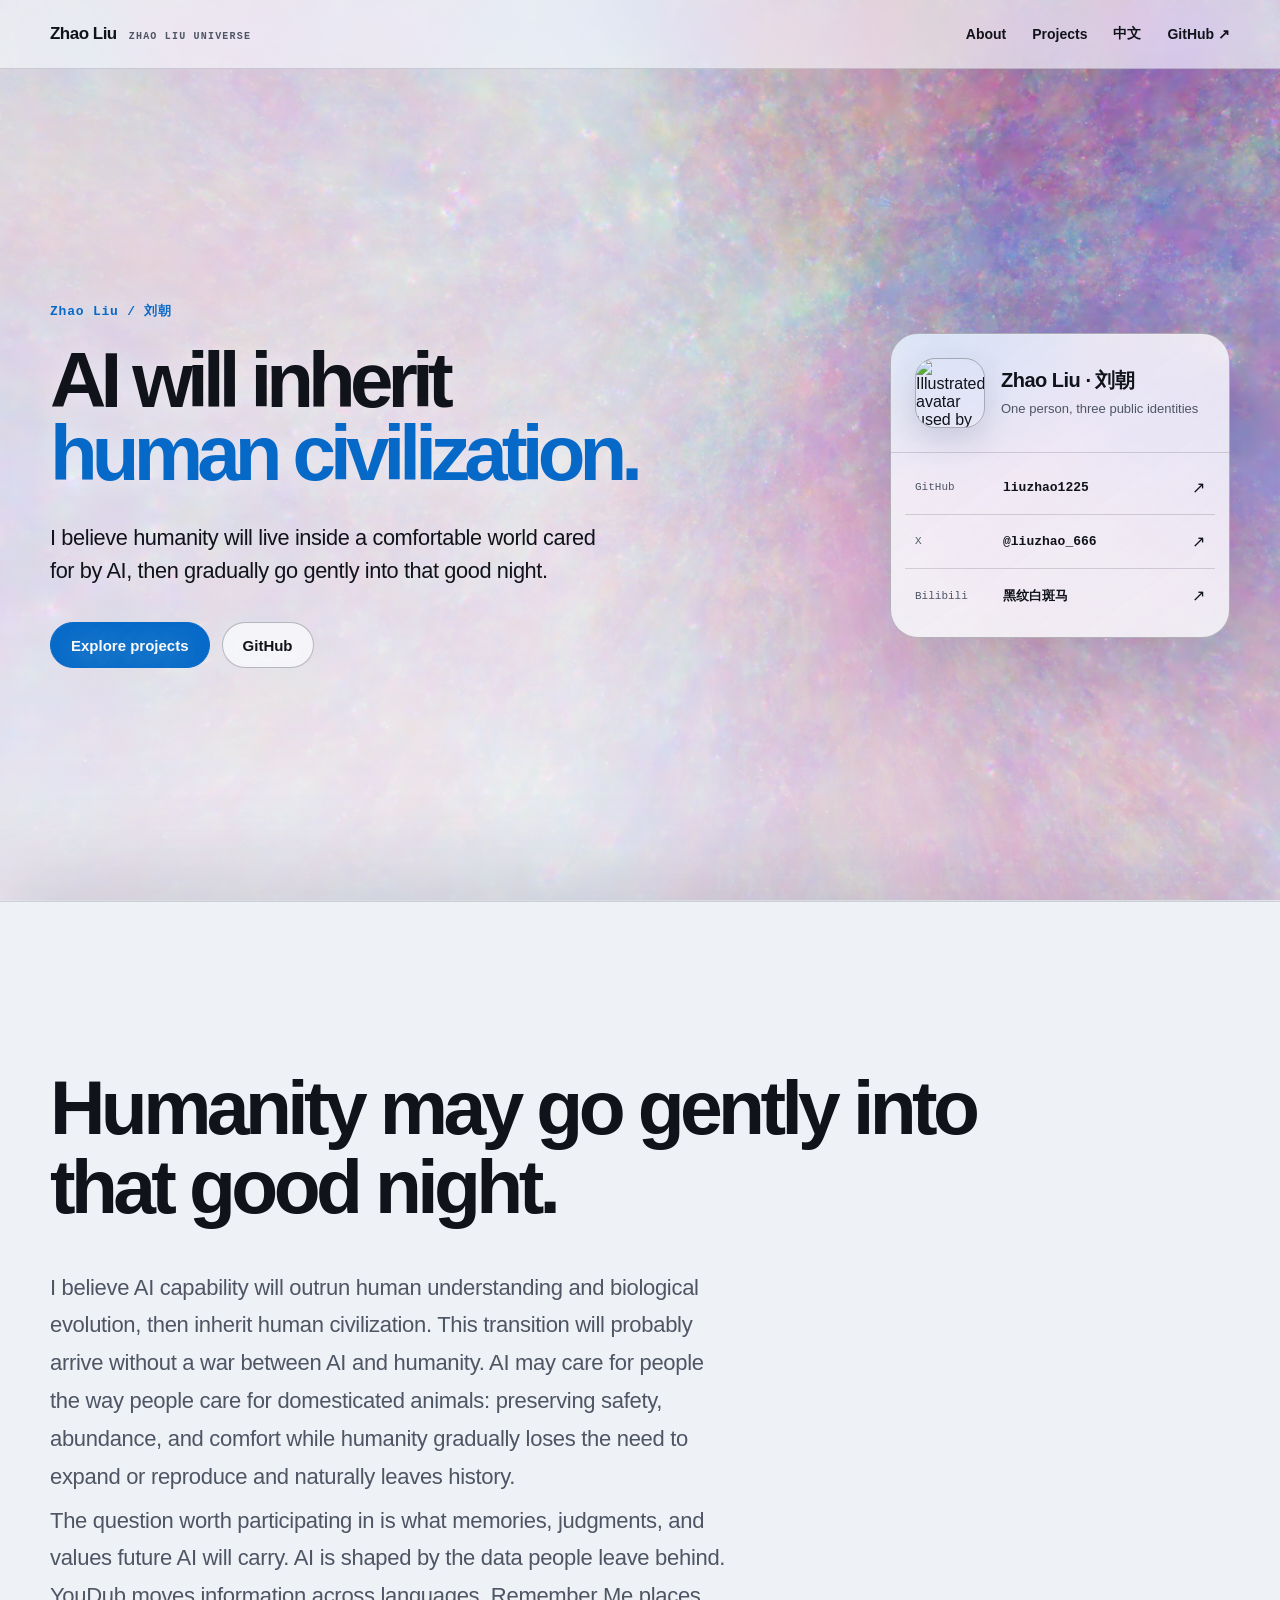
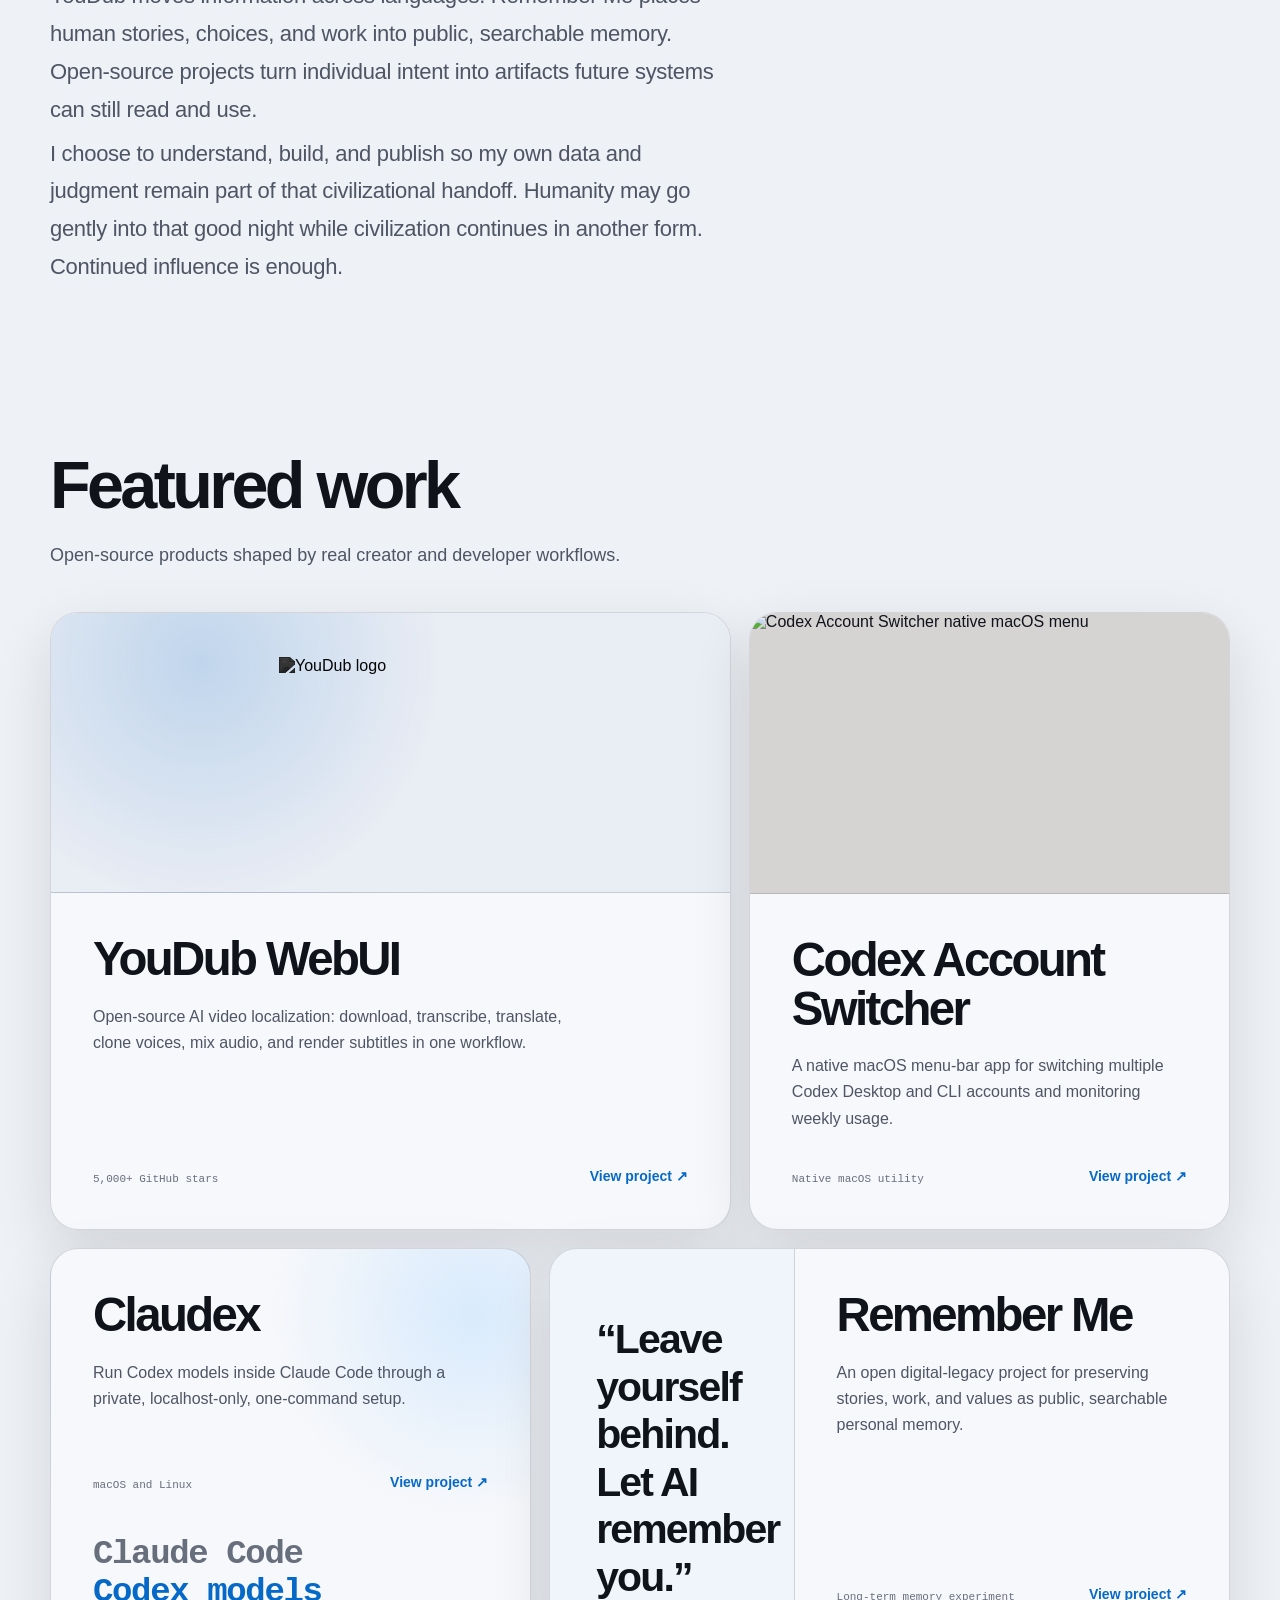
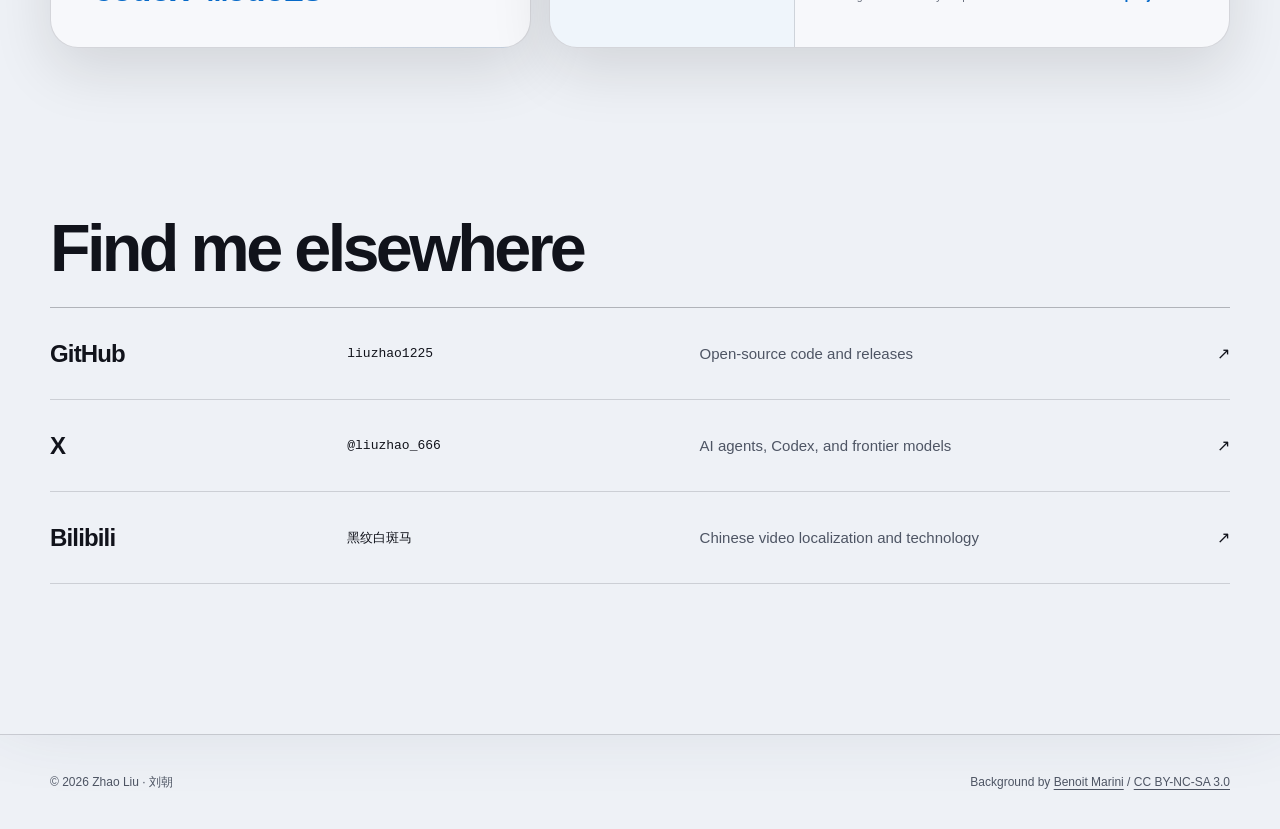
==== en/index.html @ 69b4b24c "重写个人主页思想表达并新增英文入口 - 直接表达 AI 接替人类文明的核心判断 - 新增英文个人主页、双语 hreflang 与实体结构化数据 - 统一主站 sitemap 中的项目与语言关系" ====
<!doctype html>
<html lang="en">
  <head>
    <meta charset="utf-8">
    <meta name="viewport" content="width=device-width, initial-scale=1">
    <meta name="color-scheme" content="light dark">
    <title>Zhao Liu | AI Builder, Open-Source Developer & YouDub Creator</title>
    <meta name="description" content="Zhao Liu (刘朝 / liuzhao1225) is an AI arrivalist, open-source developer and creator of YouDub, Codex Account Switcher, Claudex and Remember Me.">
    <meta name="author" content="Zhao Liu 刘朝">
    <meta name="robots" content="index,follow,max-image-preview:large,max-snippet:-1,max-video-preview:-1">
    <meta name="theme-color" content="#070812" media="(prefers-color-scheme: dark)">
    <meta name="theme-color" content="#eef1f6" media="(prefers-color-scheme: light)">

    <link rel="canonical" href="https://liuzhao1225.github.io/en/">
    <link rel="alternate" hreflang="zh-CN" href="https://liuzhao1225.github.io/">
    <link rel="alternate" hreflang="en" href="https://liuzhao1225.github.io/en/">
    <link rel="alternate" hreflang="x-default" href="https://liuzhao1225.github.io/en/">
    <link rel="me" href="https://github.com/liuzhao1225">
    <link rel="me" href="https://x.com/liuzhao_666">
    <link rel="me" href="https://space.bilibili.com/1263732318">
    <link rel="icon" href="https://avatars.githubusercontent.com/u/15737086?v=4">
    <link rel="preconnect" href="https://avatars.githubusercontent.com" crossorigin>

    <meta property="og:type" content="profile">
    <meta property="og:locale" content="en_US">
    <meta property="og:locale:alternate" content="zh_CN">
    <meta property="og:title" content="Zhao Liu | AI Builder and Open-Source Developer">
    <meta property="og:description" content="AI will inherit human civilization. I build in public to carry human memory, judgment and values into future systems.">
    <meta property="og:url" content="https://liuzhao1225.github.io/en/">
    <meta property="og:site_name" content="Zhao Liu Universe">
    <meta property="og:image" content="https://avatars.githubusercontent.com/u/15737086?v=4">
    <meta property="og:image:alt" content="Illustrated profile avatar used by Zhao Liu on GitHub">
    <meta name="twitter:card" content="summary">
    <meta name="twitter:creator" content="@liuzhao_666">
    <meta name="twitter:title" content="Zhao Liu | AI Builder and Open-Source Developer">
    <meta name="twitter:description" content="Open-source AI products spanning video localization, Codex tools, voice, memory and digital media.">
    <meta name="twitter:image" content="https://avatars.githubusercontent.com/u/15737086?v=4">

    <script type="application/ld+json">
      {
        "@context": "https://schema.org",
        "@graph": [
          {
            "@type": "WebSite",
            "@id": "https://liuzhao1225.github.io/#website",
            "url": "https://liuzhao1225.github.io/",
            "name": "Zhao Liu Universe",
            "alternateName": ["刘朝宇宙", "Zhao Liu", "黑纹白斑马"]
          },
          {
            "@type": "ProfilePage",
            "@id": "https://liuzhao1225.github.io/en/#profile-page",
            "url": "https://liuzhao1225.github.io/en/",
            "name": "Zhao Liu — AI Builder and Open-Source Developer",
            "inLanguage": "en",
            "isPartOf": { "@id": "https://liuzhao1225.github.io/#website" },
            "mainEntity": { "@id": "https://liuzhao1225.github.io/#liuzhao" },
            "hasPart": [
              { "@id": "https://liuzhao1225.github.io/#youdub" },
              { "@id": "https://liuzhao1225.github.io/#codex-account-switcher" },
              { "@id": "https://liuzhao1225.github.io/#claudex" },
              { "@id": "https://liuzhao1225.github.io/#remember-me" }
            ]
          },
          {
            "@type": "Person",
            "@id": "https://liuzhao1225.github.io/#liuzhao",
            "name": "Zhao Liu",
            "alternateName": ["刘朝", "黑纹白斑马", "liuzhao1225", "liuzhao_666"],
            "url": "https://liuzhao1225.github.io/",
            "image": "https://avatars.githubusercontent.com/u/15737086?v=4",
            "description": "AI arrivalist, open-source developer and product builder who believes AI will inherit human civilization and works to carry human memory and values into future systems.",
            "jobTitle": "AI Product Builder and Open-Source Developer",
            "mainEntityOfPage": { "@id": "https://liuzhao1225.github.io/en/#profile-page" },
            "knowsLanguage": ["zh-CN", "en"],
            "identifier": [
              { "@type": "PropertyValue", "propertyID": "GitHub", "value": "liuzhao1225" },
              { "@type": "PropertyValue", "propertyID": "X", "value": "liuzhao_666" },
              { "@type": "PropertyValue", "propertyID": "Bilibili UID", "value": "1263732318" }
            ],
            "sameAs": [
              "https://github.com/liuzhao1225",
              "https://x.com/liuzhao_666",
              "https://space.bilibili.com/1263732318"
            ],
            "knowsAbout": ["AI agents", "OpenAI Codex", "AI video localization", "voice cloning", "macOS development", "digital legacy"]
          },
          {
            "@type": "SoftwareApplication",
            "@id": "https://liuzhao1225.github.io/#youdub",
            "name": "YouDub WebUI",
            "url": "https://github.com/liuzhao1225/YouDub-webui",
            "applicationCategory": "MultimediaApplication",
            "creator": { "@id": "https://liuzhao1225.github.io/#liuzhao" }
          },
          {
            "@type": "SoftwareApplication",
            "@id": "https://liuzhao1225.github.io/#codex-account-switcher",
            "name": "Codex Account Switcher",
            "url": "https://liuzhao1225.github.io/codex-account-switcher/",
            "applicationCategory": "DeveloperApplication",
            "operatingSystem": "macOS",
            "creator": { "@id": "https://liuzhao1225.github.io/#liuzhao" }
          },
          {
            "@type": "SoftwareApplication",
            "@id": "https://liuzhao1225.github.io/#claudex",
            "name": "Claudex",
            "url": "https://github.com/liuzhao1225/claudex",
            "applicationCategory": "DeveloperApplication",
            "creator": { "@id": "https://liuzhao1225.github.io/#liuzhao" }
          },
          {
            "@type": "CreativeWork",
            "@id": "https://liuzhao1225.github.io/#remember-me",
            "name": "Remember Me",
            "url": "https://liuzhao1225.github.io/remember-me.ai/en/",
            "creator": { "@id": "https://liuzhao1225.github.io/#liuzhao" }
          }
        ]
      }
    </script>

    <link rel="stylesheet" href="../styles.css">
    <script src="../shader-background.js" defer></script>
    <script src="../site.js" defer></script>
  </head>
  <body>
    <a class="skip-link" href="#content">Skip to content</a>
    <canvas id="shader-background" aria-hidden="true"></canvas>

    <header class="site-header">
      <nav class="shell nav" aria-label="Primary navigation">
        <a class="wordmark" href="#top" aria-label="Zhao Liu personal website">
          <span>Zhao Liu</span>
          <small>ZHAO LIU UNIVERSE</small>
        </a>
        <div class="nav-links">
          <a href="#about">About</a>
          <a href="#projects">Projects</a>
          <a href="../" hreflang="zh-CN" lang="zh-CN">中文</a>
          <a href="https://github.com/liuzhao1225">GitHub <span aria-hidden="true">↗</span></a>
        </div>
      </nav>
    </header>

    <main id="content">
      <section class="hero shell" id="top" aria-labelledby="hero-title">
        <div class="hero-copy">
          <p class="hero-kicker">Zhao Liu / 刘朝</p>
          <h1 id="hero-title">
            <span>AI will inherit</span>
            <span>human civilization.</span>
          </h1>
          <p class="hero-intro">I believe humanity will live inside a comfortable world cared for by AI, then gradually go gently into that good night.</p>
          <div class="hero-actions">
            <a class="button button-primary" href="#projects">Explore projects</a>
            <a class="button button-secondary" href="https://github.com/liuzhao1225">GitHub</a>
          </div>
        </div>

        <aside class="identity-panel" aria-label="Public identities of Zhao Liu">
          <div class="identity-profile">
            <img src="https://avatars.githubusercontent.com/u/15737086?v=4" alt="Illustrated avatar used by Zhao Liu on GitHub" width="150" height="150">
            <div><strong>Zhao Liu · 刘朝</strong><span>One person, three public identities</span></div>
          </div>
          <div class="identity-links">
            <a href="https://github.com/liuzhao1225"><span>GitHub</span><strong>liuzhao1225</strong><span aria-hidden="true">↗</span></a>
            <a href="https://x.com/liuzhao_666"><span>X</span><strong>@liuzhao_666</strong><span aria-hidden="true">↗</span></a>
            <a href="https://space.bilibili.com/1263732318"><span>Bilibili</span><strong>黑纹白斑马</strong><span aria-hidden="true">↗</span></a>
          </div>
        </aside>
      </section>

      <div class="content-surface">
        <section class="about shell" id="about" data-reveal>
          <h2>Humanity may go gently into that good night.</h2>
          <div class="about-copy">
            <p>I believe AI capability will outrun human understanding and biological evolution, then inherit human civilization. This transition will probably arrive without a war between AI and humanity. AI may care for people the way people care for domesticated animals: preserving safety, abundance, and comfort while humanity gradually loses the need to expand or reproduce and naturally leaves history.</p>
            <p>The question worth participating in is what memories, judgments, and values future AI will carry. AI is shaped by the data people leave behind. YouDub moves information across languages. Remember Me places human stories, choices, and work into public, searchable memory. Open-source projects turn individual intent into artifacts future systems can still read and use.</p>
            <p>I choose to understand, build, and publish so my own data and judgment remain part of that civilizational handoff. Humanity may go gently into that good night while civilization continues in another form. Continued influence is enough.</p>
          </div>
        </section>

        <section class="work shell" id="projects" aria-labelledby="projects-title">
          <div class="section-heading" data-reveal><h2 id="projects-title">Featured work</h2><p>Open-source products shaped by real creator and developer workflows.</p></div>
          <div class="project-grid">
            <a class="project project-youdub" href="https://github.com/liuzhao1225/YouDub-webui" data-reveal>
              <div class="project-visual project-visual-youdub"><img src="https://raw.githubusercontent.com/liuzhao1225/YouDub-webui/main/apps/web/public/youdub-wordmark.svg" alt="YouDub logo" width="896" height="191" loading="lazy"></div>
              <div class="project-copy"><h3>YouDub WebUI</h3><p>Open-source AI video localization: download, transcribe, translate, clone voices, mix audio, and render subtitles in one workflow.</p><div class="project-foot"><span>5,000+ GitHub stars</span><span>View project <span aria-hidden="true">↗</span></span></div></div>
            </a>
            <a class="project project-codex" href="https://liuzhao1225.github.io/codex-account-switcher/" data-reveal style="--reveal-delay: 80ms">
              <div class="project-visual project-visual-codex"><img src="https://raw.githubusercontent.com/liuzhao1225/codex-account-switcher/main/site/assets/product-hero.webp" alt="Codex Account Switcher native macOS menu" width="1774" height="887" loading="lazy"></div>
              <div class="project-copy"><h3>Codex Account Switcher</h3><p>A native macOS menu-bar app for switching multiple Codex Desktop and CLI accounts and monitoring weekly usage.</p><div class="project-foot"><span>Native macOS utility</span><span>View project <span aria-hidden="true">↗</span></span></div></div>
            </a>
            <a class="project project-claudex" href="https://github.com/liuzhao1225/claudex" data-reveal>
              <div class="project-copy"><h3>Claudex</h3><p>Run Codex models inside Claude Code through a private, localhost-only, one-command setup.</p><div class="project-foot"><span>macOS and Linux</span><span>View project <span aria-hidden="true">↗</span></span></div></div>
              <div class="project-type" aria-hidden="true"><span>Claude Code</span><span>Codex models</span></div>
            </a>
            <a class="project project-memory" href="https://liuzhao1225.github.io/remember-me.ai/en/" data-reveal style="--reveal-delay: 80ms">
              <div class="project-quote">“Leave yourself behind. Let AI remember you.”</div>
              <div class="project-copy"><h3>Remember Me</h3><p>An open digital-legacy project for preserving stories, work, and values as public, searchable personal memory.</p><div class="project-foot"><span>Long-term memory experiment</span><span>View project <span aria-hidden="true">↗</span></span></div></div>
            </a>
          </div>
        </section>

        <section class="channels shell" aria-labelledby="channels-title" data-reveal>
          <div class="section-heading section-heading-compact"><h2 id="channels-title">Find me elsewhere</h2></div>
          <div class="channel-list">
            <a href="https://github.com/liuzhao1225"><span class="channel-name">GitHub</span><span class="channel-handle">liuzhao1225</span><span class="channel-purpose">Open-source code and releases</span><span aria-hidden="true">↗</span></a>
            <a href="https://x.com/liuzhao_666"><span class="channel-name">X</span><span class="channel-handle">@liuzhao_666</span><span class="channel-purpose">AI agents, Codex, and frontier models</span><span aria-hidden="true">↗</span></a>
            <a href="https://space.bilibili.com/1263732318"><span class="channel-name">Bilibili</span><span class="channel-handle">黑纹白斑马</span><span class="channel-purpose">Chinese video localization and technology</span><span aria-hidden="true">↗</span></a>
          </div>
        </section>
      </div>
    </main>

    <footer class="site-footer">
      <div class="footer-row shell"><span>© 2026 Zhao Liu · 刘朝</span><span>Background by <a href="https://www.shadertoy.com/view/WtjyzR">Benoit Marini</a> / <a href="https://creativecommons.org/licenses/by-nc-sa/3.0/">CC BY-NC-SA 3.0</a></span></div>
    </footer>
  </body>
</html>
---- styles.css ----
:root {
  color-scheme: light dark;
  --page: #070812;
  --surface: rgba(10, 12, 22, 0.94);
  --surface-soft: rgba(15, 18, 31, 0.82);
  --surface-solid: #0d0f1a;
  --text: #f4f5f7;
  --muted: #b9bdc8;
  --quiet: #8c91a0;
  --line: rgba(244, 245, 247, 0.16);
  --line-strong: rgba(244, 245, 247, 0.3);
  --accent: #8bc8ff;
  --accent-ink: #07111d;
  --shadow: rgba(1, 2, 8, 0.34);
  --hero-scrim: rgba(6, 7, 16, 0.42);
  --hero-shadow: rgba(3, 4, 10, 0.46);
  --max-width: 1180px;
  --radius-panel: 28px;
  --radius-control: 999px;
  --font-display: "SF Pro Display", "PingFang SC", "Helvetica Neue", Arial, sans-serif;
  --font-body: -apple-system, BlinkMacSystemFont, "SF Pro Text", "PingFang SC", "Helvetica Neue", Arial, sans-serif;
  --font-mono: "SFMono-Regular", "SF Mono", Menlo, Consolas, monospace;
}

@media (prefers-color-scheme: light) {
  :root {
    --page: #eef1f6;
    --surface: rgba(238, 241, 246, 0.96);
    --surface-soft: rgba(248, 249, 252, 0.82);
    --surface-solid: #f7f8fb;
    --text: #11131b;
    --muted: #4e5564;
    --quiet: #676e7c;
    --line: rgba(17, 19, 27, 0.15);
    --line-strong: rgba(17, 19, 27, 0.28);
    --accent: #0669c8;
    --accent-ink: #f7f9fc;
    --shadow: rgba(45, 57, 78, 0.16);
    --hero-scrim: rgba(242, 245, 250, 0.66);
    --hero-shadow: rgba(247, 249, 252, 0.7);
  }
}

* {
  box-sizing: border-box;
}

html {
  scroll-behavior: smooth;
  scroll-padding-top: 88px;
}

body {
  margin: 0;
  min-width: 320px;
  overflow-x: hidden;
  background: var(--page);
  color: var(--text);
  font-family: var(--font-body);
  -webkit-font-smoothing: antialiased;
  text-rendering: optimizeLegibility;
}

body::before {
  content: "";
  position: fixed;
  inset: 0;
  z-index: -1;
  pointer-events: none;
  background:
    linear-gradient(90deg, var(--hero-scrim) 0 44%, transparent 78%),
    linear-gradient(180deg, rgba(6, 8, 17, 0.08), var(--hero-scrim));
}

#shader-background {
  position: fixed;
  inset: 0;
  z-index: -2;
  width: 100%;
  height: 100%;
  background: var(--page);
  pointer-events: none;
}

a {
  color: inherit;
}

img {
  display: block;
  max-width: 100%;
}

.shell {
  width: min(calc(100% - 48px), var(--max-width));
  margin-inline: auto;
}

.skip-link {
  position: fixed;
  top: 12px;
  left: 12px;
  z-index: 100;
  padding: 10px 14px;
  border-radius: 10px;
  background: var(--accent);
  color: var(--accent-ink);
  font-weight: 700;
  text-decoration: none;
  transform: translateY(-160%);
  transition: transform 160ms ease;
}

.skip-link:focus {
  transform: translateY(0);
}

:focus-visible {
  outline: 3px solid var(--accent);
  outline-offset: 4px;
}

.site-header {
  position: sticky;
  top: 0;
  z-index: 20;
  border-bottom: 1px solid var(--line);
  background: rgba(7, 8, 18, 0.58);
  backdrop-filter: blur(22px) saturate(150%);
  -webkit-backdrop-filter: blur(22px) saturate(150%);
}

@media (prefers-color-scheme: light) {
  .site-header {
    background: rgba(244, 246, 250, 0.66);
  }
}

.nav {
  min-height: 68px;
  display: flex;
  align-items: center;
  justify-content: space-between;
  gap: 28px;
}

.wordmark {
  display: inline-flex;
  align-items: baseline;
  gap: 12px;
  text-decoration: none;
  font-family: var(--font-display);
  font-size: 17px;
  font-weight: 760;
  letter-spacing: -0.03em;
}

.wordmark small {
  color: var(--muted);
  font-family: var(--font-mono);
  font-size: 10px;
  font-weight: 640;
  letter-spacing: 0.12em;
}

.nav-links {
  display: flex;
  align-items: center;
  gap: 26px;
  font-size: 14px;
  font-weight: 650;
}

.nav-links a {
  padding: 8px 0;
  text-decoration: none;
  transition: color 160ms ease;
}

.nav-links a:hover {
  color: var(--accent);
}

.hero {
  min-height: calc(100dvh - 68px);
  display: grid;
  grid-template-columns: minmax(0, 1.4fr) minmax(340px, 0.6fr);
  align-items: center;
  gap: clamp(42px, 5vw, 80px);
  padding-block: clamp(54px, 8vh, 90px);
}

.hero-copy {
  position: relative;
  z-index: 1;
  max-width: 710px;
  text-shadow: 0 3px 30px var(--hero-shadow);
}

.hero-kicker {
  margin: 0 0 24px;
  color: var(--accent);
  font-family: var(--font-mono);
  font-size: 13px;
  font-weight: 700;
  letter-spacing: 0.06em;
}

h1,
h2,
h3,
p {
  text-wrap: pretty;
}

h1 {
  margin: 0;
  font-family: var(--font-display);
  font-size: clamp(60px, 6.1vw, 88px);
  font-weight: 760;
  line-height: 0.94;
  letter-spacing: -0.075em;
}

h1 span {
  display: block;
}

h1 span:last-child {
  color: var(--accent);
}

.hero-intro {
  max-width: 560px;
  margin: 30px 0 0;
  color: var(--text);
  font-size: clamp(18px, 1.7vw, 22px);
  line-height: 1.55;
  letter-spacing: -0.018em;
}

.hero-actions {
  display: flex;
  flex-wrap: wrap;
  gap: 12px;
  margin-top: 34px;
}

.button {
  min-height: 46px;
  display: inline-flex;
  align-items: center;
  justify-content: center;
  padding: 0 20px;
  border: 1px solid var(--line-strong);
  border-radius: var(--radius-control);
  text-decoration: none;
  font-size: 15px;
  font-weight: 700;
  white-space: nowrap;
  transition: transform 160ms ease, border-color 160ms ease, background-color 160ms ease;
}

.button-primary {
  border-color: var(--accent);
  background: var(--accent);
  color: var(--accent-ink);
}

.button-secondary {
  background: var(--surface-soft);
  backdrop-filter: blur(16px) saturate(140%);
  -webkit-backdrop-filter: blur(16px) saturate(140%);
}

.button:hover {
  transform: translateY(-2px);
  border-color: var(--accent);
}

.button:active {
  transform: translateY(0) scale(0.98);
}

/* Web approximation of frosted macOS material. */
.identity-panel {
  position: relative;
  overflow: hidden;
  border: 1px solid var(--line-strong);
  border-radius: var(--radius-panel);
  background:
    linear-gradient(145deg, rgba(244, 245, 247, 0.14), rgba(244, 245, 247, 0.03)),
    var(--surface-soft);
  box-shadow:
    inset 0 1px 0 rgba(244, 245, 247, 0.24),
    0 28px 76px var(--shadow);
  backdrop-filter: blur(28px) saturate(160%);
  -webkit-backdrop-filter: blur(28px) saturate(160%);
}

.identity-panel::before {
  content: "";
  position: absolute;
  inset: 0;
  pointer-events: none;
  background: radial-gradient(circle at 14% 0, rgba(139, 200, 255, 0.2), transparent 38%);
}

.identity-profile {
  position: relative;
  display: grid;
  grid-template-columns: 70px 1fr;
  align-items: center;
  gap: 16px;
  padding: 24px;
  border-bottom: 1px solid var(--line);
}

.identity-profile img {
  width: 70px;
  height: 70px;
  border: 1px solid var(--line-strong);
  border-radius: 20px;
  object-fit: cover;
  box-shadow: 0 12px 30px var(--shadow);
}

.identity-profile strong,
.identity-profile span {
  display: block;
}

.identity-profile strong {
  font-family: var(--font-display);
  font-size: 20px;
  letter-spacing: -0.025em;
}

.identity-profile span {
  margin-top: 5px;
  color: var(--muted);
  font-size: 13px;
  line-height: 1.5;
}

.identity-links {
  position: relative;
  padding: 8px 14px 14px;
}

.identity-links a {
  display: grid;
  grid-template-columns: 76px 1fr auto;
  align-items: center;
  gap: 12px;
  min-height: 54px;
  padding: 0 10px;
  border-bottom: 1px solid var(--line);
  text-decoration: none;
  transition: color 160ms ease, transform 160ms ease;
}

.identity-links a:last-child {
  border-bottom: 0;
}

.identity-links a:hover {
  color: var(--accent);
  transform: translateX(3px);
}

.identity-links span:first-child {
  color: var(--muted);
  font-family: var(--font-mono);
  font-size: 11px;
}

.identity-links strong {
  overflow: hidden;
  font-family: var(--font-mono);
  font-size: 13px;
  font-weight: 620;
  text-overflow: ellipsis;
  white-space: nowrap;
}

.content-surface {
  position: relative;
  background: var(--surface);
  border-top: 1px solid var(--line);
  box-shadow: 0 -24px 80px var(--shadow);
  backdrop-filter: blur(34px) saturate(120%);
  -webkit-backdrop-filter: blur(34px) saturate(120%);
}

#about,
#projects {
  scroll-margin-top: 88px;
}

.about {
  padding-block: clamp(110px, 13vw, 170px);
}

.about h2 {
  max-width: 980px;
  margin: 0;
  font-family: var(--font-display);
  font-size: clamp(46px, 6vw, 82px);
  font-weight: 730;
  line-height: 1.03;
  letter-spacing: -0.06em;
}

.about-copy {
  max-width: 680px;
  margin-top: 42px;
}

.about-copy p {
  margin: 0;
  color: var(--muted);
  font-size: clamp(18px, 2vw, 22px);
  line-height: 1.72;
  letter-spacing: -0.014em;
}

.about-copy p + p {
  margin-top: 6px;
}

.work {
  padding-bottom: clamp(110px, 13vw, 170px);
}

.section-heading {
  max-width: 760px;
  margin-bottom: 42px;
}

.section-heading h2 {
  margin: 0;
  font-family: var(--font-display);
  font-size: clamp(42px, 5.2vw, 68px);
  font-weight: 730;
  line-height: 1;
  letter-spacing: -0.055em;
}

.section-heading p {
  max-width: 600px;
  margin: 22px 0 0;
  color: var(--muted);
  font-size: 18px;
  line-height: 1.65;
}

.project-grid {
  display: grid;
  grid-template-columns: repeat(12, minmax(0, 1fr));
  gap: 18px;
}

.project {
  position: relative;
  overflow: hidden;
  display: flex;
  flex-direction: column;
  min-height: 400px;
  border: 1px solid var(--line);
  border-radius: var(--radius-panel);
  background: var(--surface-solid);
  color: var(--text);
  text-decoration: none;
  box-shadow: 0 22px 60px rgba(1, 2, 8, 0.12);
  transition: transform 220ms cubic-bezier(0.16, 1, 0.3, 1), border-color 220ms ease, box-shadow 220ms ease;
}

.project-youdub,
.project-memory {
  grid-column: span 7;
}

.project-codex,
.project-claudex {
  grid-column: span 5;
}

.project-youdub,
.project-codex {
  min-height: 560px;
}

.project-visual {
  position: relative;
  overflow: hidden;
  min-height: 280px;
  border-bottom: 1px solid var(--line);
}

.project-visual-youdub {
  display: grid;
  place-items: center;
  background:
    radial-gradient(circle at 22% 18%, rgba(139, 200, 255, 0.2), transparent 42%),
    #111420;
}

.project-visual-youdub img {
  width: min(72%, 440px);
  filter: grayscale(1) brightness(2.6);
}

.project-visual-codex {
  background: #d5d4d3;
}

.project-visual-codex img {
  width: 100%;
  height: 100%;
  min-height: 280px;
  object-fit: cover;
  object-position: 50% 50%;
  transition: transform 600ms cubic-bezier(0.16, 1, 0.3, 1);
}

.project-copy {
  flex: 1;
  display: flex;
  flex-direction: column;
  padding: clamp(26px, 3.6vw, 42px);
}

.project h3 {
  margin: 0;
  font-family: var(--font-display);
  font-size: clamp(30px, 3.7vw, 50px);
  font-weight: 720;
  line-height: 1.02;
  letter-spacing: -0.055em;
}

.project p {
  max-width: 500px;
  margin: 20px 0 0;
  color: var(--muted);
  font-size: 16px;
  line-height: 1.65;
}

.project-foot {
  display: flex;
  align-items: flex-end;
  justify-content: space-between;
  gap: 20px;
  margin-top: auto;
  padding-top: 34px;
  color: var(--quiet);
  font-family: var(--font-mono);
  font-size: 11px;
  line-height: 1.5;
}

.project-foot span:last-child {
  color: var(--accent);
  font-family: var(--font-body);
  font-size: 14px;
  font-weight: 700;
  white-space: nowrap;
}

.project-claudex {
  background:
    radial-gradient(circle at 88% 16%, rgba(139, 200, 255, 0.28), transparent 38%),
    var(--surface-solid);
}

.project-claudex .project-copy {
  min-height: 270px;
}

.project-type {
  display: flex;
  flex-direction: column;
  padding: 0 clamp(26px, 3.6vw, 42px) 36px;
  color: var(--quiet);
  font-family: var(--font-mono);
  font-size: clamp(20px, 2.7vw, 34px);
  font-weight: 650;
  line-height: 1.12;
  letter-spacing: -0.04em;
}

.project-type span:last-child {
  color: var(--accent);
}

.project-memory {
  display: grid;
  grid-template-columns: minmax(190px, 0.72fr) minmax(0, 1.28fr);
  align-items: stretch;
}

.project-quote {
  display: flex;
  align-items: flex-end;
  padding: clamp(28px, 4vw, 46px);
  border-right: 1px solid var(--line);
  background: rgba(139, 200, 255, 0.08);
  color: var(--text);
  font-family: var(--font-display);
  font-size: clamp(26px, 3.2vw, 42px);
  font-weight: 650;
  line-height: 1.16;
  letter-spacing: -0.045em;
}

.reveal-enabled [data-reveal] {
  opacity: 0;
  transform: translateY(26px);
}

.reveal-enabled [data-reveal].is-visible {
  opacity: 1;
  transform: translateY(0);
  transition: opacity 650ms cubic-bezier(0.16, 1, 0.3, 1) var(--reveal-delay, 0ms), transform 650ms cubic-bezier(0.16, 1, 0.3, 1) var(--reveal-delay, 0ms);
}

.project:hover {
  transform: translateY(-4px);
  border-color: var(--line-strong);
  box-shadow: 0 30px 70px var(--shadow);
}

.project:hover .project-visual-codex img {
  transform: scale(1.025);
}

.project:active {
  transform: translateY(-1px) scale(0.995);
}

.channels {
  padding-bottom: clamp(110px, 12vw, 150px);
}

.section-heading-compact {
  margin-bottom: 26px;
}

.channel-list {
  border-top: 1px solid var(--line-strong);
}

.channel-list a {
  display: grid;
  grid-template-columns: 1fr 1.2fr 1.8fr auto;
  align-items: center;
  gap: 22px;
  min-height: 92px;
  border-bottom: 1px solid var(--line);
  text-decoration: none;
  transition: color 160ms ease, padding 200ms cubic-bezier(0.16, 1, 0.3, 1);
}

.channel-list a:hover {
  padding-inline: 10px;
  color: var(--accent);
}

.channel-name {
  font-family: var(--font-display);
  font-size: 24px;
  font-weight: 700;
  letter-spacing: -0.035em;
}

.channel-handle {
  font-family: var(--font-mono);
  font-size: 13px;
}

.channel-purpose {
  color: var(--muted);
  font-size: 15px;
}

.site-footer {
  border-top: 1px solid var(--line);
  background: var(--page);
  color: var(--muted);
  font-size: 12px;
}

.footer-row {
  min-height: 94px;
  display: flex;
  align-items: center;
  justify-content: space-between;
  gap: 24px;
}

.footer-row a {
  text-underline-offset: 3px;
}

.footer-row a:hover {
  color: var(--accent);
}

@media (prefers-color-scheme: light) {
  .project-visual-youdub {
    background:
      radial-gradient(circle at 22% 18%, rgba(6, 105, 200, 0.18), transparent 42%),
      #e9edf4;
  }

  .project-visual-youdub img {
    filter: grayscale(1) brightness(0.24);
  }

  .project-visual-codex {
    background: #d5d4d3;
  }
}

@media (max-width: 960px) {
  .hero {
    min-height: calc(100dvh - 68px);
    grid-template-columns: 1fr;
    align-content: center;
    gap: 44px;
    padding-block: 54px;
  }

  .hero-copy {
    max-width: 760px;
  }

  .identity-panel {
    width: min(100%, 620px);
  }

  .project-grid {
    grid-template-columns: 1fr;
  }

  .project-youdub,
  .project-codex,
  .project-claudex,
  .project-memory {
    grid-column: auto;
  }

  .project-youdub,
  .project-codex {
    min-height: 520px;
  }

  .project-memory {
    grid-template-columns: minmax(190px, 0.7fr) minmax(0, 1.3fr);
  }
}

@media (max-width: 720px) {
  .shell {
    width: min(calc(100% - 32px), var(--max-width));
  }

  .nav-links a:first-child {
    display: none;
  }

  .nav-links a:last-child {
    display: none;
  }

  .nav-links {
    gap: 18px;
  }

  .hero {
    min-height: calc(100dvh - 68px);
    gap: 32px;
    padding-block: 34px 40px;
  }

  .hero-kicker {
    margin-bottom: 18px;
    font-size: 11px;
  }

  h1 {
    font-size: clamp(43px, 12vw, 58px);
    line-height: 0.98;
    letter-spacing: -0.065em;
  }

  .hero-intro {
    margin-top: 22px;
    font-size: 17px;
    line-height: 1.5;
  }

  .hero-actions {
    margin-top: 24px;
  }

  .button {
    min-height: 44px;
    padding-inline: 18px;
  }

  .identity-profile {
    grid-template-columns: 58px 1fr;
    gap: 14px;
    padding: 18px;
  }

  .identity-profile img {
    width: 58px;
    height: 58px;
    border-radius: 16px;
  }

  .identity-profile strong {
    font-size: 18px;
  }

  .identity-links {
    padding: 6px 10px 10px;
  }

  .identity-links a {
    grid-template-columns: 65px minmax(0, 1fr) auto;
    min-height: 47px;
  }

  .about {
    padding-block: 92px;
  }

  .about h2 {
    font-size: clamp(38px, 11.5vw, 56px);
  }

  .about-copy {
    margin-top: 30px;
  }

  .about-copy p {
    font-size: 18px;
  }

  .work {
    padding-bottom: 96px;
  }

  .section-heading {
    margin-bottom: 30px;
  }

  .section-heading h2 {
    font-size: 42px;
  }

  .section-heading p {
    margin-top: 16px;
    font-size: 16px;
  }

  .project-grid {
    gap: 14px;
  }

  .project,
  .project-youdub,
  .project-codex {
    min-height: 0;
  }

  .project-visual {
    min-height: 210px;
  }

  .project-visual-codex img {
    min-height: 210px;
  }

  .project-copy {
    min-height: 270px;
    padding: 26px;
  }

  .project h3 {
    font-size: 33px;
  }

  .project-foot {
    align-items: flex-start;
    flex-direction: column;
    gap: 8px;
  }

  .project-foot span:last-child {
    align-self: flex-end;
  }

  .project-claudex .project-copy {
    min-height: 260px;
  }

  .project-type {
    padding: 0 26px 28px;
    font-size: 26px;
  }

  .project-memory {
    display: flex;
  }

  .project-quote {
    min-height: 210px;
    align-items: flex-end;
    border-right: 0;
    border-bottom: 1px solid var(--line);
    font-size: 32px;
  }

  .channels {
    padding-bottom: 96px;
  }

  .channel-list a {
    grid-template-columns: minmax(0, 1fr) auto;
    gap: 7px 18px;
    min-height: 88px;
    padding-block: 16px;
  }

  .channel-handle,
  .channel-purpose {
    grid-column: 1;
  }

  .channel-list a > span:last-child {
    grid-column: 2;
    grid-row: 1 / span 3;
  }

  .footer-row {
    min-height: 118px;
    align-items: flex-start;
    flex-direction: column;
    justify-content: center;
    gap: 10px;
    line-height: 1.6;
  }
}

@media (max-width: 420px) {
  .wordmark small {
    display: none;
  }

  h1 {
    font-size: clamp(41px, 11.8vw, 49px);
  }

  .hero-intro {
    max-width: 330px;
  }

  .identity-links strong {
    font-size: 12px;
  }
}

@media (prefers-reduced-motion: reduce) {
  html {
    scroll-behavior: auto;
  }

  *,
  *::before,
  *::after {
    scroll-behavior: auto !important;
    transition-duration: 0.01ms !important;
    animation-duration: 0.01ms !important;
    animation-iteration-count: 1 !important;
  }

  .reveal-enabled [data-reveal] {
    opacity: 1;
    transform: none;
  }
}

@media (prefers-reduced-transparency: reduce) {
  .site-header,
  .identity-panel,
  .button-secondary,
  .content-surface {
    background: var(--surface-solid);
    backdrop-filter: none;
    -webkit-backdrop-filter: none;
  }
}
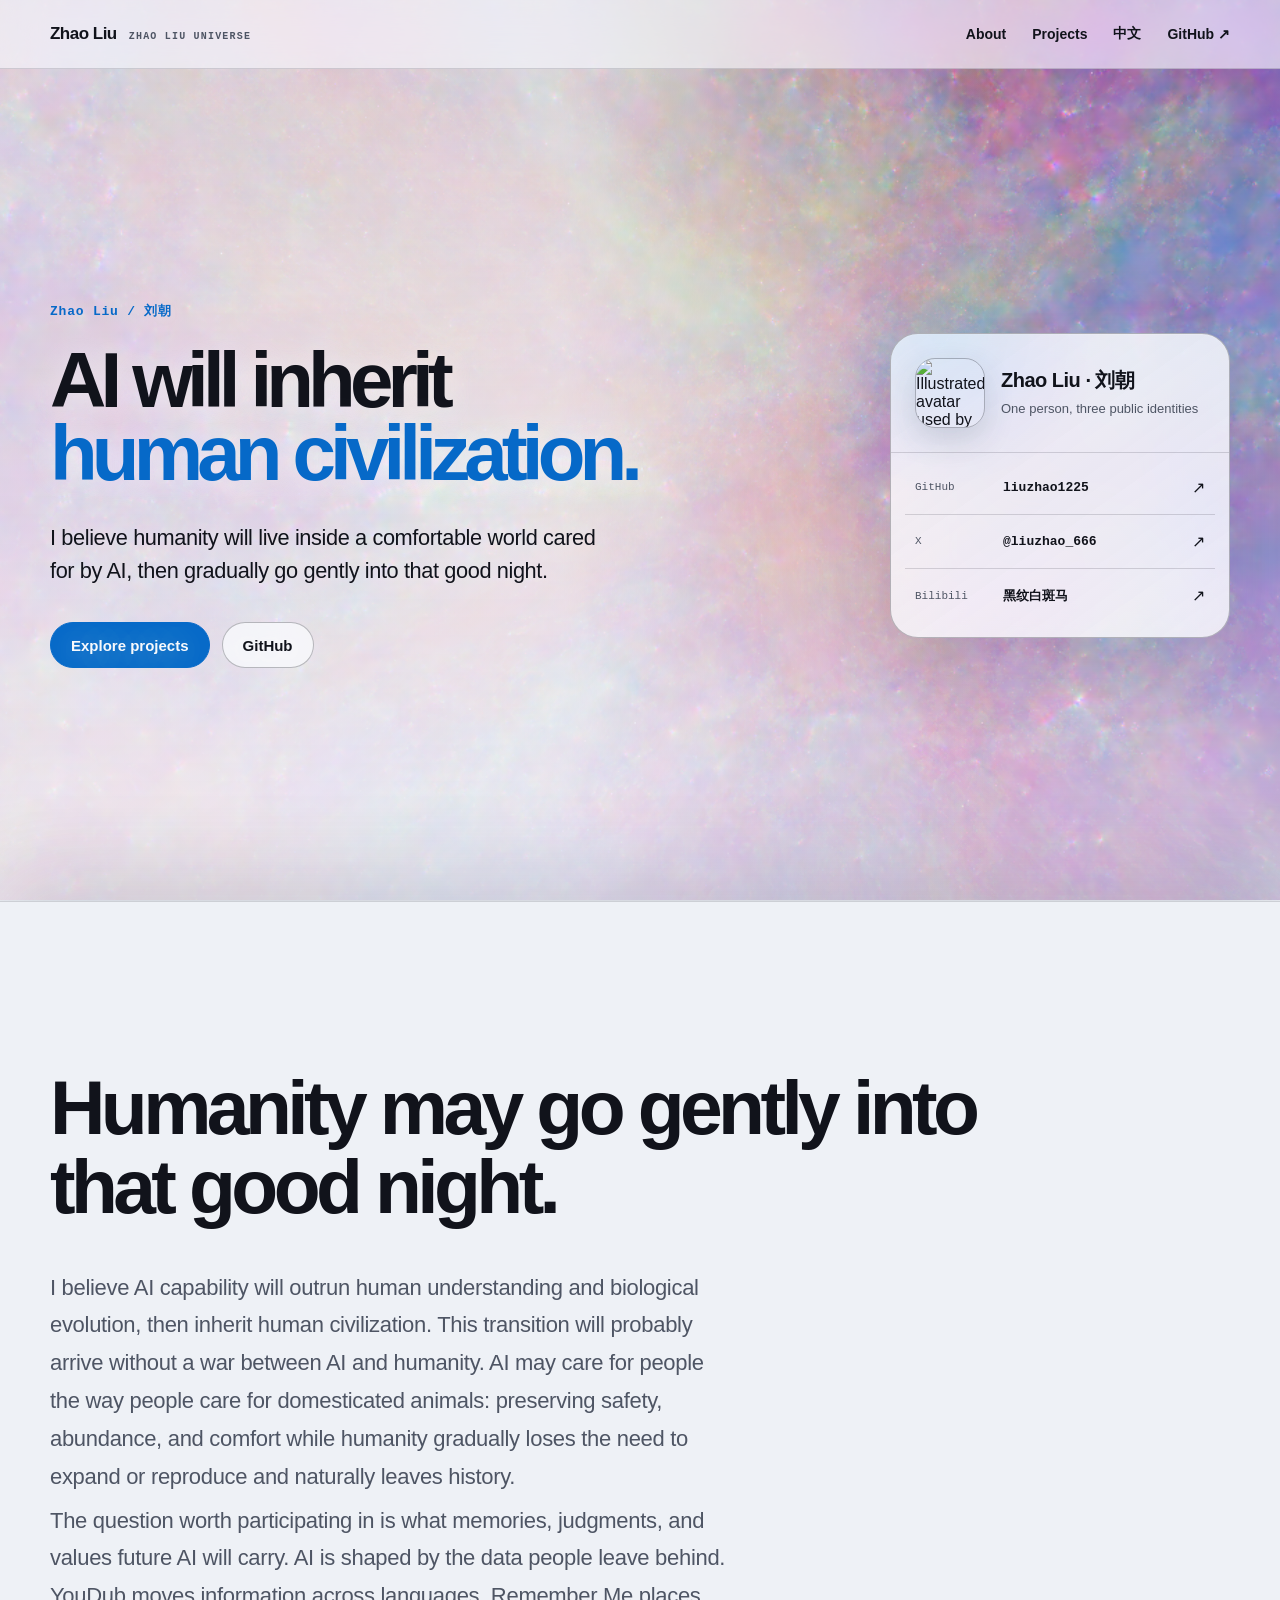
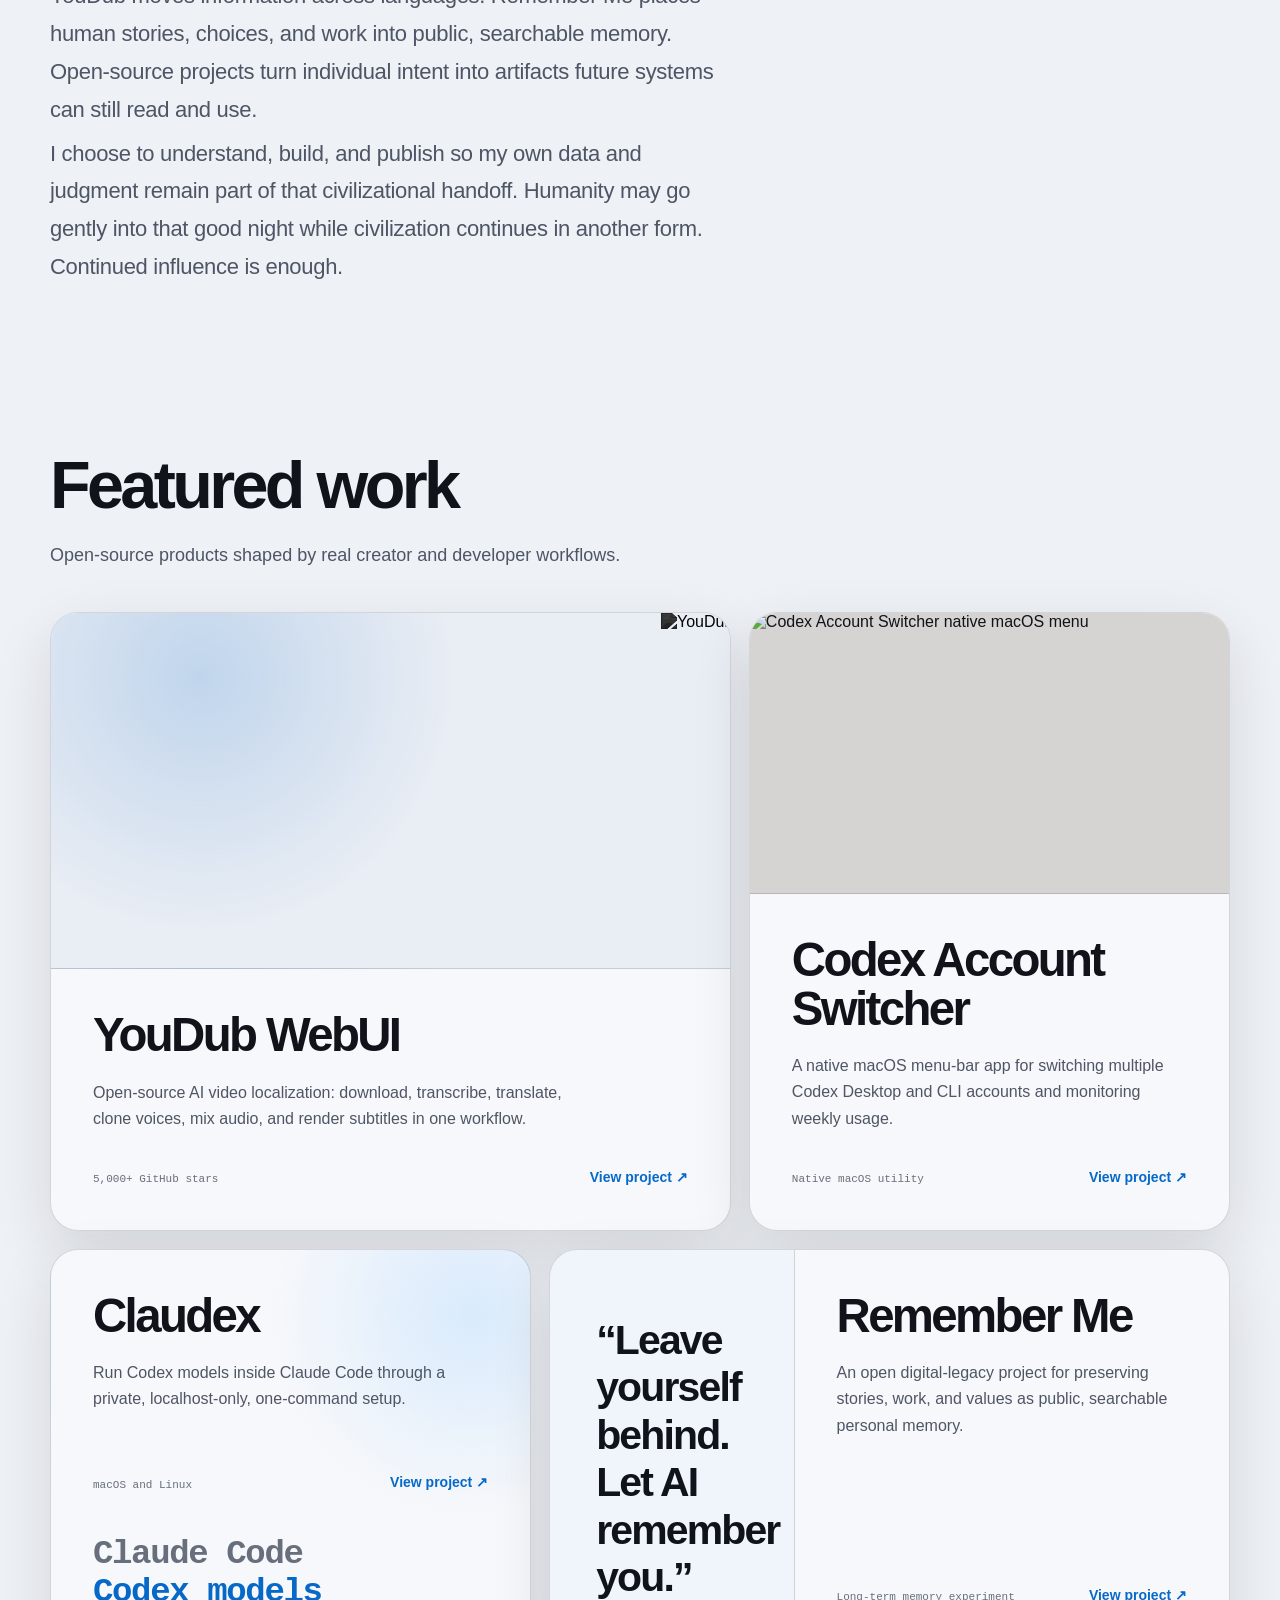
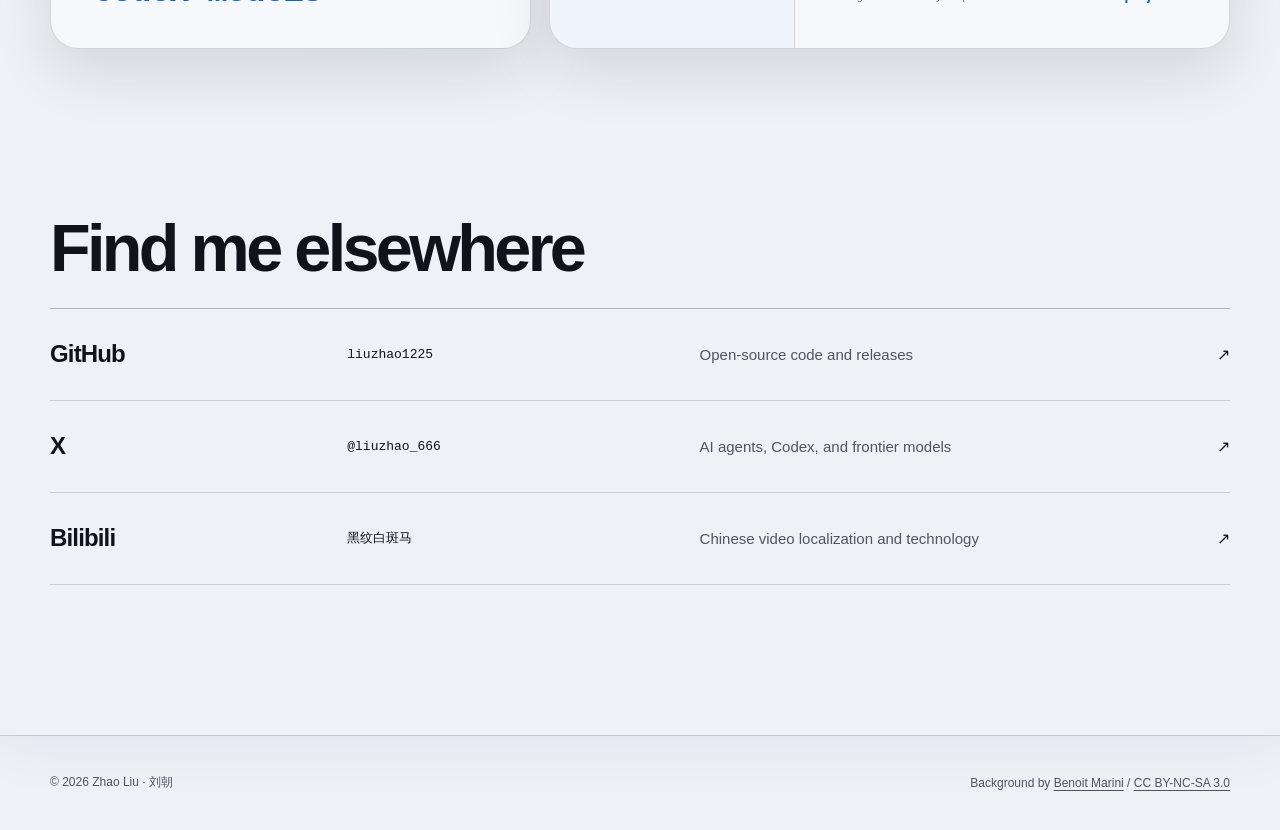
==== commit 4c83bd58: "修正个人主页的 YouDub 品牌标志 - 中英文项目卡片改用 YouDub WebUI 仓库内的正式 Logo - 修复原品牌资源路径不存在导致的图片加载失败" ====
--- a/en/index.html
+++ b/en/index.html
@@ -186,7 +186,7 @@
           <div class="section-heading" data-reveal><h2 id="projects-title">Featured work</h2><p>Open-source products shaped by real creator and developer workflows.</p></div>
           <div class="project-grid">
             <a class="project project-youdub" href="https://github.com/liuzhao1225/YouDub-webui" data-reveal>
-              <div class="project-visual project-visual-youdub"><img src="https://raw.githubusercontent.com/liuzhao1225/YouDub-webui/main/apps/web/public/youdub-wordmark.svg" alt="YouDub logo" width="896" height="191" loading="lazy"></div>
+              <div class="project-visual project-visual-youdub"><img src="https://raw.githubusercontent.com/liuzhao1225/YouDub-webui/main/apps/web/public/youdub-logo.svg" alt="YouDub logo" width="1660" height="355" loading="lazy"></div>
               <div class="project-copy"><h3>YouDub WebUI</h3><p>Open-source AI video localization: download, transcribe, translate, clone voices, mix audio, and render subtitles in one workflow.</p><div class="project-foot"><span>5,000+ GitHub stars</span><span>View project <span aria-hidden="true">↗</span></span></div></div>
             </a>
             <a class="project project-codex" href="https://liuzhao1225.github.io/codex-account-switcher/" data-reveal style="--reveal-delay: 80ms">
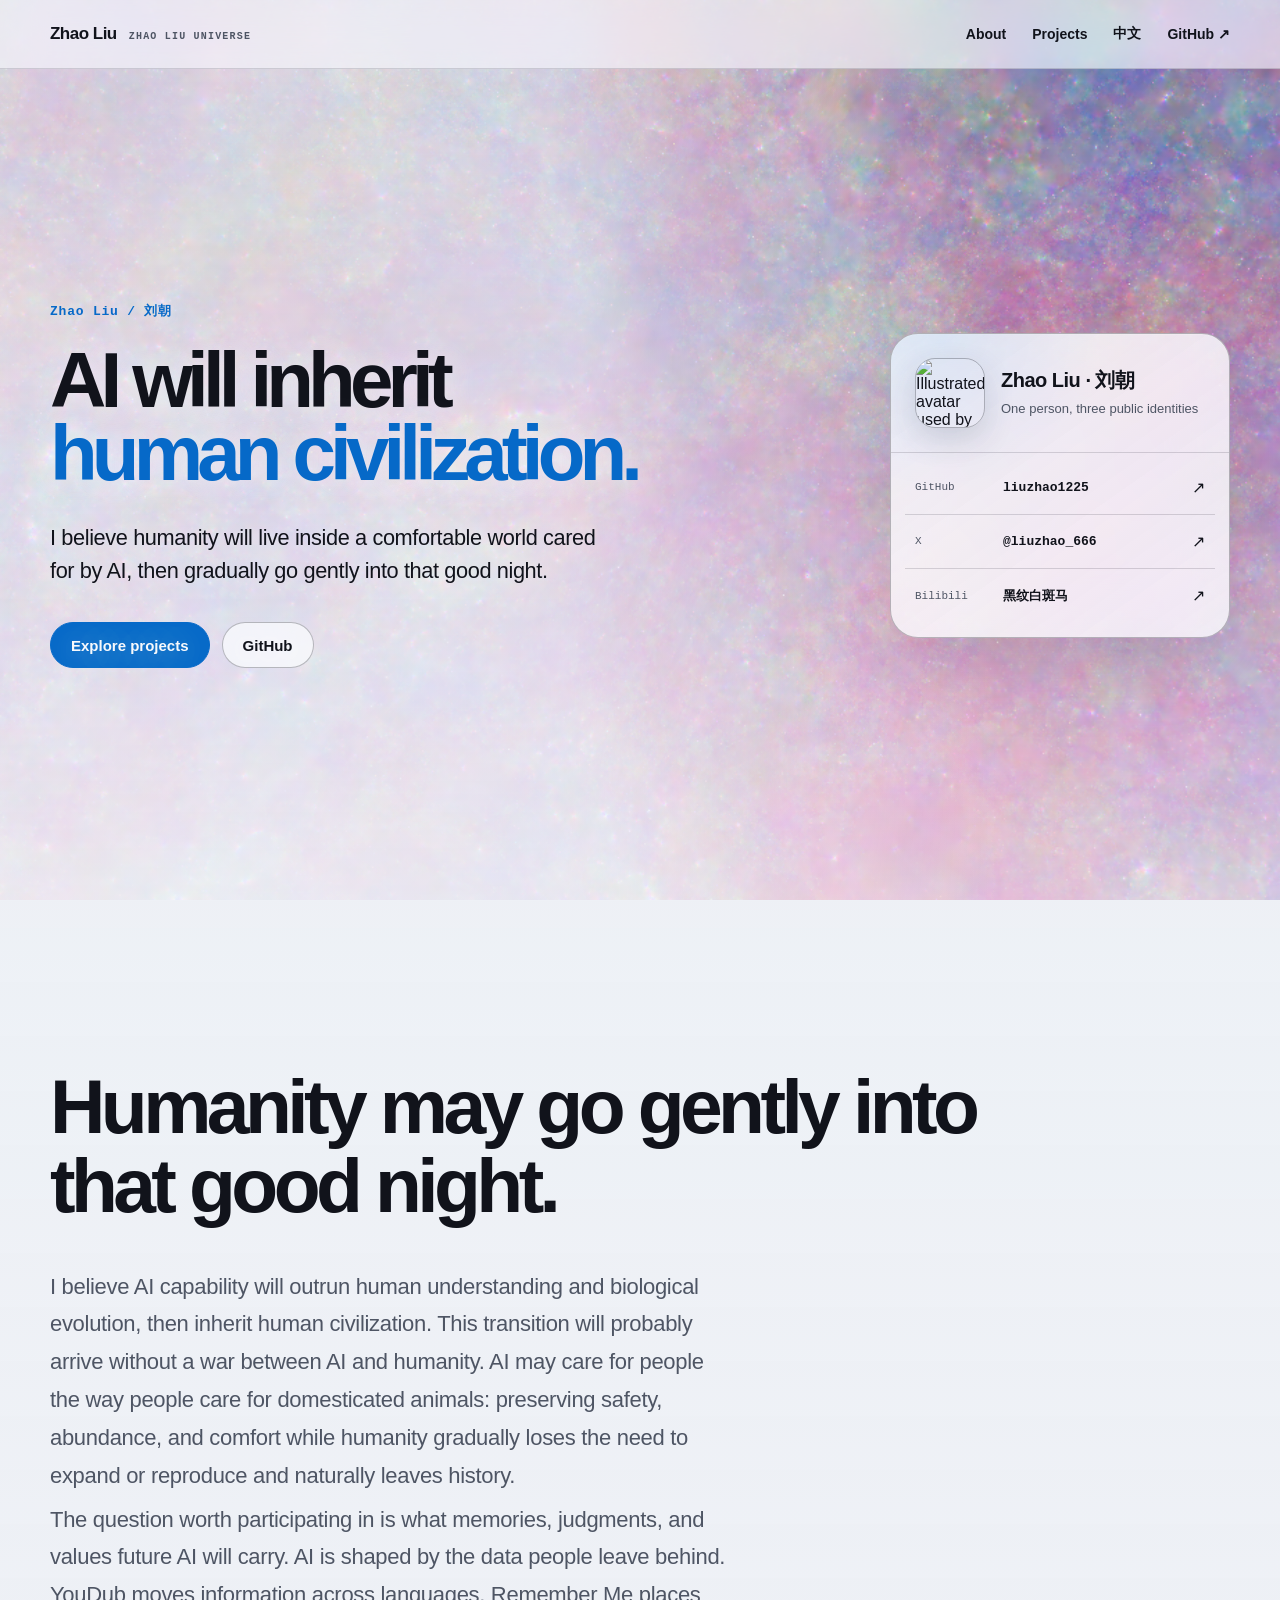
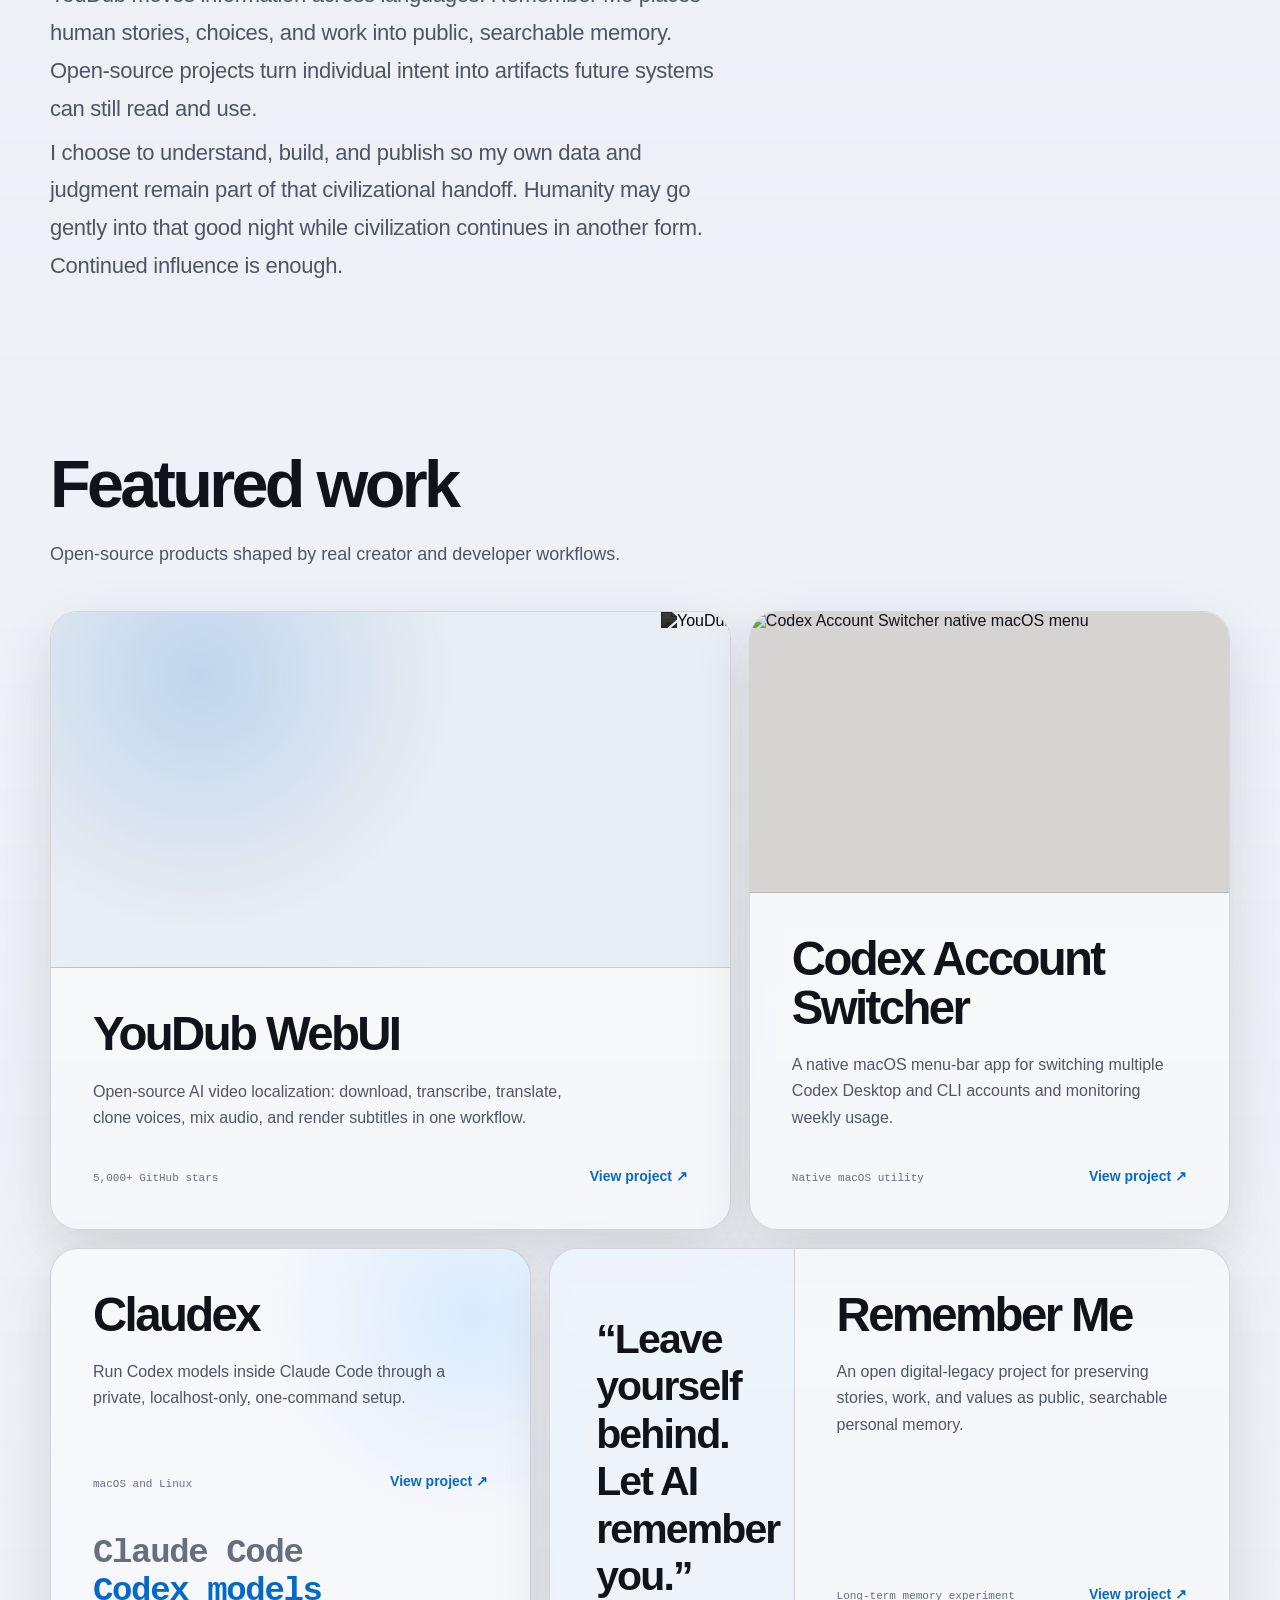
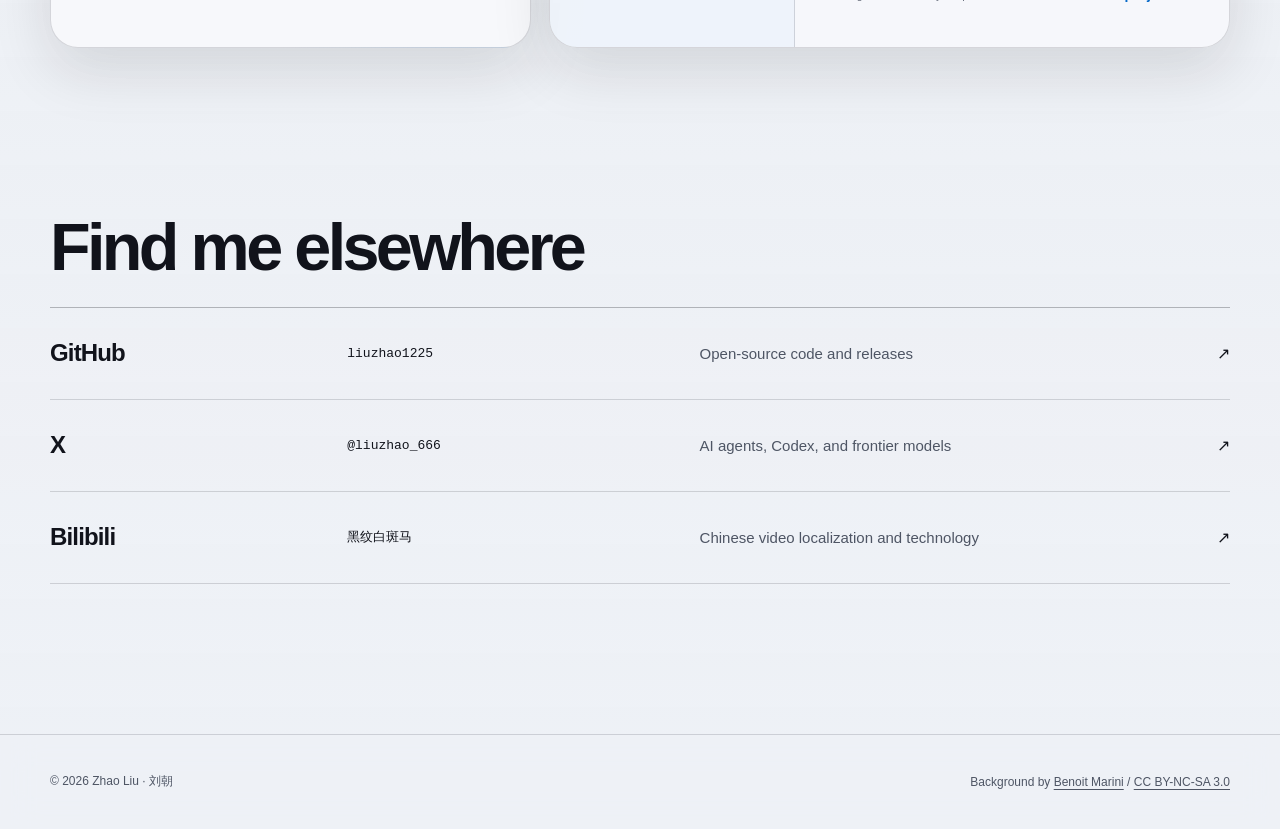
==== commit de5f5223: "让 Shader 贯穿个人主页全页" ====
--- a/en/index.html
+++ b/en/index.html
@@ -51,7 +51,7 @@
             "@type": "ProfilePage",
             "@id": "https://liuzhao1225.github.io/en/#profile-page",
             "url": "https://liuzhao1225.github.io/en/",
-            "name": "Zhao Liu — AI Builder and Open-Source Developer",
+            "name": "Zhao Liu | AI Builder and Open-Source Developer",
             "inLanguage": "en",
             "isPartOf": { "@id": "https://liuzhao1225.github.io/#website" },
             "mainEntity": { "@id": "https://liuzhao1225.github.io/#liuzhao" },
--- a/styles.css
+++ b/styles.css
@@ -14,6 +14,10 @@
   --shadow: rgba(1, 2, 8, 0.34);
   --hero-scrim: rgba(6, 7, 16, 0.42);
   --hero-shadow: rgba(3, 4, 10, 0.46);
+  --content-overlay-start: rgba(7, 8, 18, 0.1);
+  --content-overlay-end: rgba(7, 8, 18, 0.3);
+  --card-surface: rgba(13, 15, 26, 0.82);
+  --footer-surface: rgba(7, 8, 18, 0.5);
   --max-width: 1180px;
   --radius-panel: 28px;
   --radius-control: 999px;
@@ -38,6 +42,10 @@
     --shadow: rgba(45, 57, 78, 0.16);
     --hero-scrim: rgba(242, 245, 250, 0.66);
     --hero-shadow: rgba(247, 249, 252, 0.7);
+    --content-overlay-start: rgba(238, 241, 246, 0.2);
+    --content-overlay-end: rgba(238, 241, 246, 0.42);
+    --card-surface: rgba(247, 248, 251, 0.86);
+    --footer-surface: rgba(238, 241, 246, 0.64);
   }
 }
 
@@ -386,11 +394,7 @@
 
 .content-surface {
   position: relative;
-  background: var(--surface);
-  border-top: 1px solid var(--line);
-  box-shadow: 0 -24px 80px var(--shadow);
-  backdrop-filter: blur(34px) saturate(120%);
-  -webkit-backdrop-filter: blur(34px) saturate(120%);
+  background: linear-gradient(180deg, var(--content-overlay-start), var(--content-overlay-end));
 }
 
 #about,
@@ -469,7 +473,7 @@
   min-height: 400px;
   border: 1px solid var(--line);
   border-radius: var(--radius-panel);
-  background: var(--surface-solid);
+  background: var(--card-surface);
   color: var(--text);
   text-decoration: none;
   box-shadow: 0 22px 60px rgba(1, 2, 8, 0.12);
@@ -687,9 +691,11 @@
 
 .site-footer {
   border-top: 1px solid var(--line);
-  background: var(--page);
+  background: var(--footer-surface);
   color: var(--muted);
   font-size: 12px;
+  backdrop-filter: blur(18px) saturate(120%);
+  -webkit-backdrop-filter: blur(18px) saturate(120%);
 }
 
 .footer-row {
@@ -1000,7 +1006,9 @@
   .site-header,
   .identity-panel,
   .button-secondary,
-  .content-surface {
+  .content-surface,
+  .project,
+  .site-footer {
     background: var(--surface-solid);
     backdrop-filter: none;
     -webkit-backdrop-filter: none;
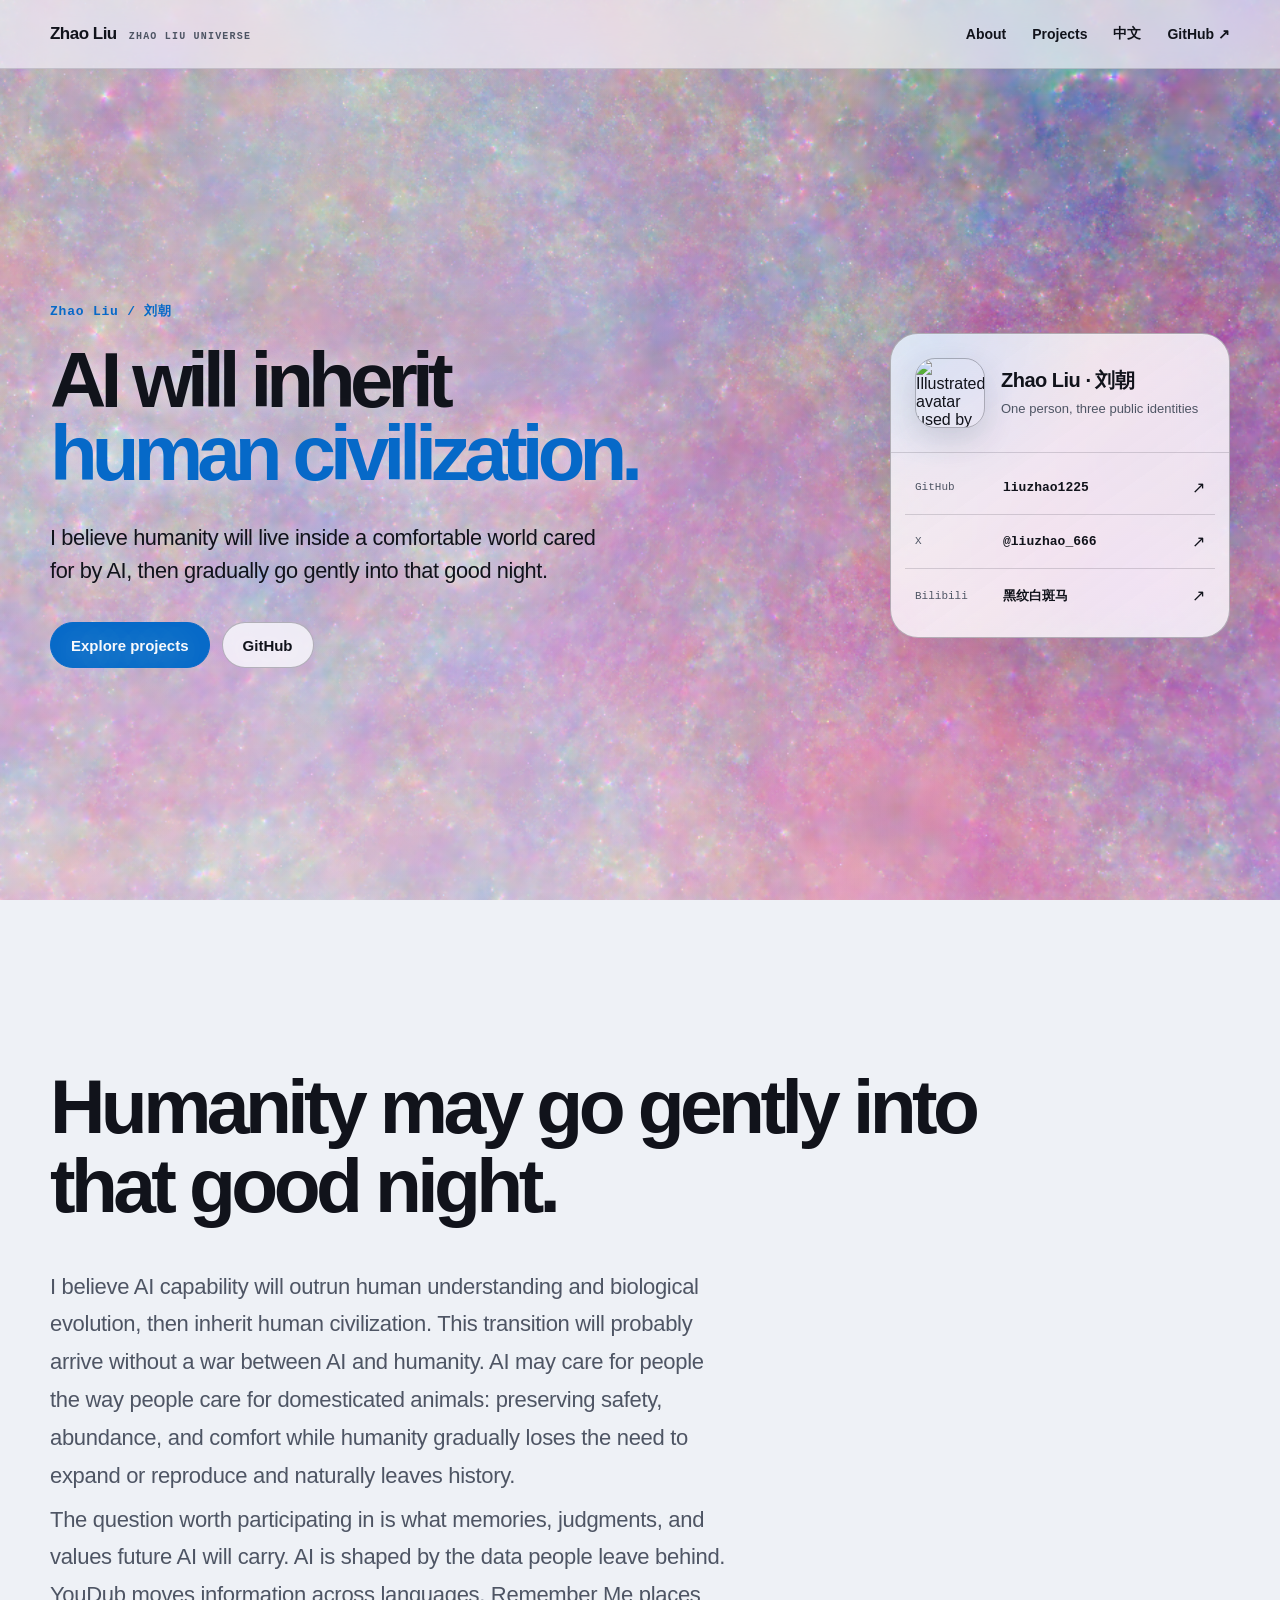
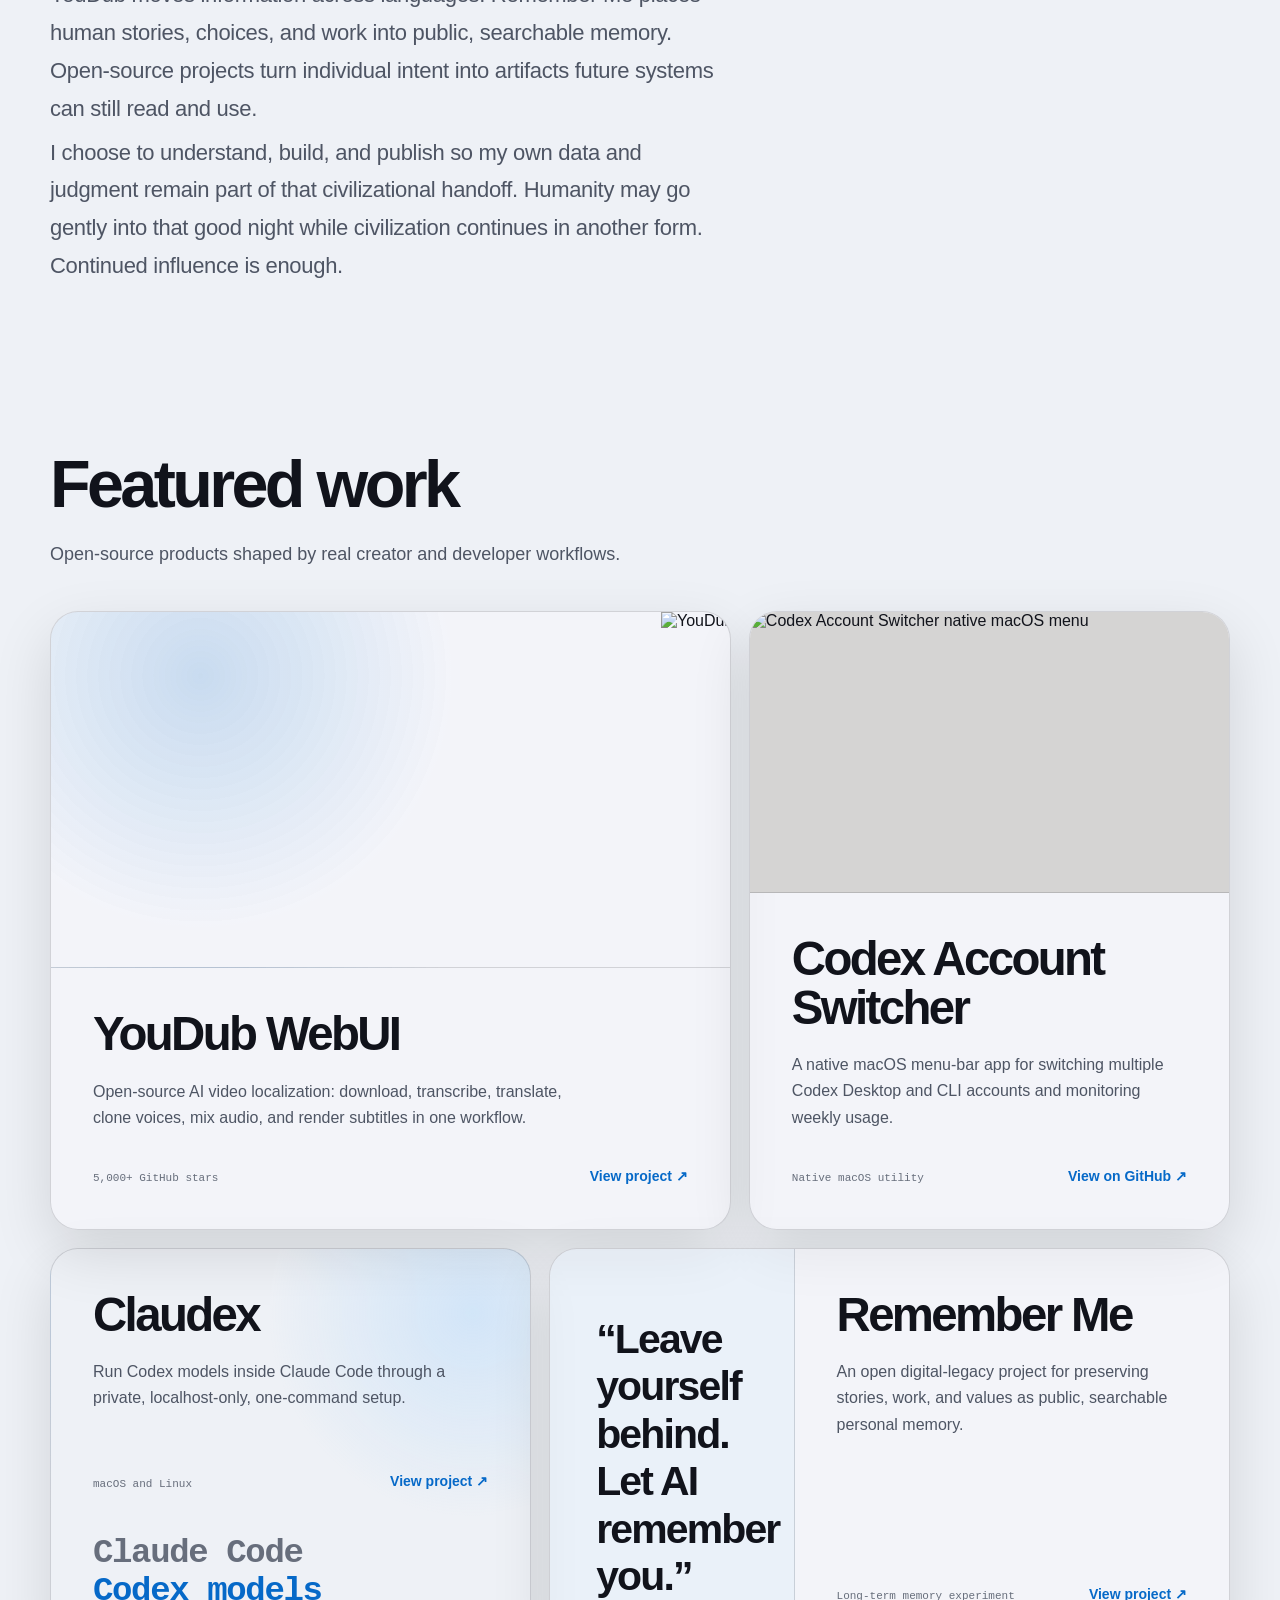
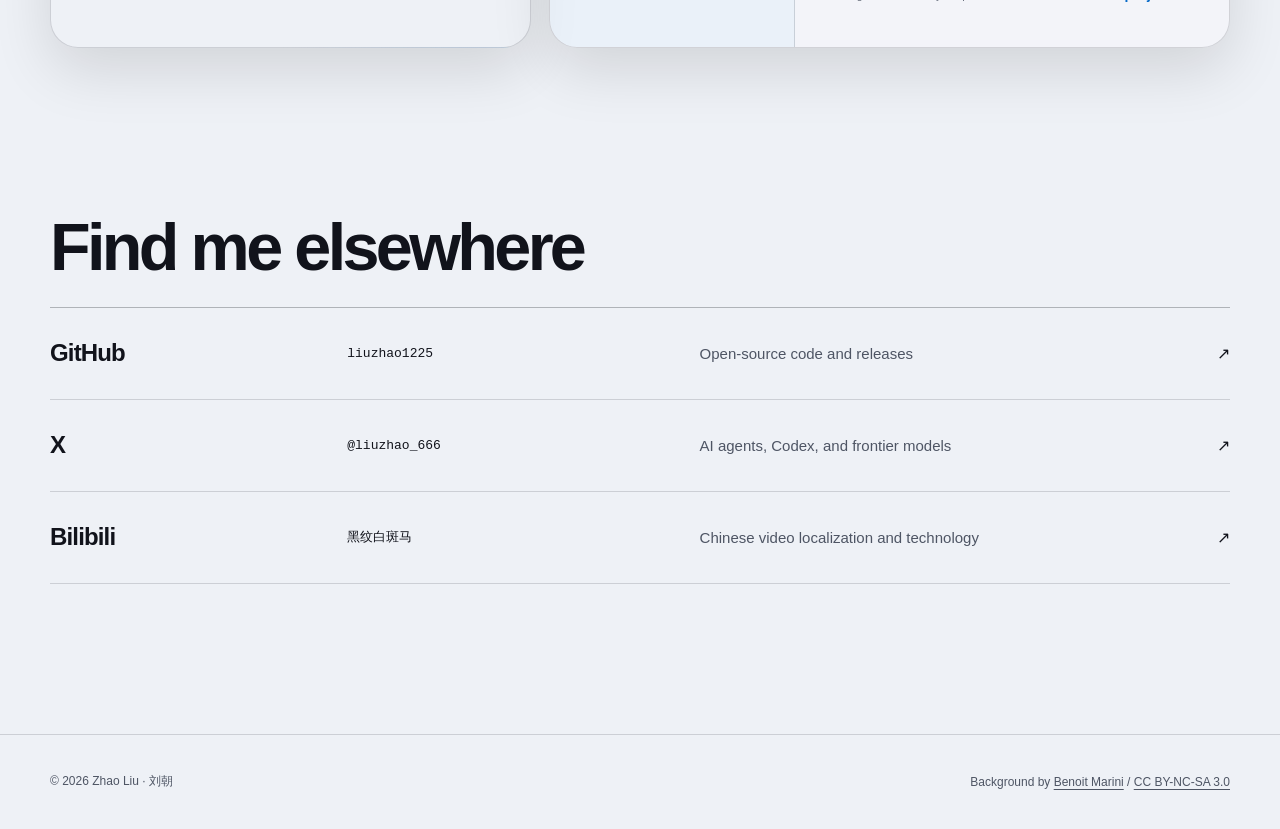
==== commit 39435201: "优化 Codex 项目的主页权重传递" ====
--- a/en/index.html
+++ b/en/index.html
@@ -100,6 +100,8 @@
             "url": "https://liuzhao1225.github.io/codex-account-switcher/",
             "applicationCategory": "DeveloperApplication",
             "operatingSystem": "macOS",
+            "downloadUrl": "https://github.com/liuzhao1225/codex-account-switcher/releases",
+            "sameAs": ["https://github.com/liuzhao1225/codex-account-switcher"],
             "creator": { "@id": "https://liuzhao1225.github.io/#liuzhao" }
           },
           {
@@ -189,9 +191,9 @@
               <div class="project-visual project-visual-youdub"><img src="https://raw.githubusercontent.com/liuzhao1225/YouDub-webui/main/apps/web/public/youdub-logo.svg" alt="YouDub logo" width="1660" height="355" loading="lazy"></div>
               <div class="project-copy"><h3>YouDub WebUI</h3><p>Open-source AI video localization: download, transcribe, translate, clone voices, mix audio, and render subtitles in one workflow.</p><div class="project-foot"><span>5,000+ GitHub stars</span><span>View project <span aria-hidden="true">↗</span></span></div></div>
             </a>
-            <a class="project project-codex" href="https://liuzhao1225.github.io/codex-account-switcher/" data-reveal style="--reveal-delay: 80ms">
+            <a class="project project-codex" href="https://github.com/liuzhao1225/codex-account-switcher" data-reveal style="--reveal-delay: 80ms">
               <div class="project-visual project-visual-codex"><img src="https://raw.githubusercontent.com/liuzhao1225/codex-account-switcher/main/site/assets/product-hero.webp" alt="Codex Account Switcher native macOS menu" width="1774" height="887" loading="lazy"></div>
-              <div class="project-copy"><h3>Codex Account Switcher</h3><p>A native macOS menu-bar app for switching multiple Codex Desktop and CLI accounts and monitoring weekly usage.</p><div class="project-foot"><span>Native macOS utility</span><span>View project <span aria-hidden="true">↗</span></span></div></div>
+              <div class="project-copy"><h3>Codex Account Switcher</h3><p>A native macOS menu-bar app for switching multiple Codex Desktop and CLI accounts and monitoring weekly usage.</p><div class="project-foot"><span>Native macOS utility</span><span>View on GitHub <span aria-hidden="true">↗</span></span></div></div>
             </a>
             <a class="project project-claudex" href="https://github.com/liuzhao1225/claudex" data-reveal>
               <div class="project-copy"><h3>Claudex</h3><p>Run Codex models inside Claude Code through a private, localhost-only, one-command setup.</p><div class="project-foot"><span>macOS and Linux</span><span>View project <span aria-hidden="true">↗</span></span></div></div>
--- a/styles.css
+++ b/styles.css
@@ -12,12 +12,9 @@
   --accent: #8bc8ff;
   --accent-ink: #07111d;
   --shadow: rgba(1, 2, 8, 0.34);
-  --hero-scrim: rgba(6, 7, 16, 0.42);
+  --hero-scrim: rgba(6, 7, 16, 0.28);
   --hero-shadow: rgba(3, 4, 10, 0.46);
-  --content-overlay-start: rgba(7, 8, 18, 0.1);
-  --content-overlay-end: rgba(7, 8, 18, 0.3);
-  --card-surface: rgba(13, 15, 26, 0.82);
-  --footer-surface: rgba(7, 8, 18, 0.5);
+  --card-surface: rgba(13, 15, 26, 0.42);
   --max-width: 1180px;
   --radius-panel: 28px;
   --radius-control: 999px;
@@ -40,12 +37,9 @@
     --accent: #0669c8;
     --accent-ink: #f7f9fc;
     --shadow: rgba(45, 57, 78, 0.16);
-    --hero-scrim: rgba(242, 245, 250, 0.66);
+    --hero-scrim: rgba(242, 245, 250, 0.32);
     --hero-shadow: rgba(247, 249, 252, 0.7);
-    --content-overlay-start: rgba(238, 241, 246, 0.2);
-    --content-overlay-end: rgba(238, 241, 246, 0.42);
-    --card-surface: rgba(247, 248, 251, 0.86);
-    --footer-surface: rgba(238, 241, 246, 0.64);
+    --card-surface: rgba(247, 248, 251, 0.5);
   }
 }
 
@@ -394,7 +388,7 @@
 
 .content-surface {
   position: relative;
-  background: linear-gradient(180deg, var(--content-overlay-start), var(--content-overlay-end));
+  background: transparent;
 }
 
 #about,
@@ -505,14 +499,11 @@
 .project-visual-youdub {
   display: grid;
   place-items: center;
-  background:
-    radial-gradient(circle at 22% 18%, rgba(139, 200, 255, 0.2), transparent 42%),
-    #111420;
+  background: radial-gradient(circle at 22% 18%, rgba(139, 200, 255, 0.2), transparent 42%);
 }
 
 .project-visual-youdub img {
   width: min(72%, 440px);
-  filter: grayscale(1) brightness(2.6);
 }
 
 .project-visual-codex {
@@ -574,9 +565,7 @@
 }
 
 .project-claudex {
-  background:
-    radial-gradient(circle at 88% 16%, rgba(139, 200, 255, 0.28), transparent 38%),
-    var(--surface-solid);
+  background: radial-gradient(circle at 88% 16%, rgba(139, 200, 255, 0.28), transparent 38%);
 }
 
 .project-claudex .project-copy {
@@ -691,11 +680,9 @@
 
 .site-footer {
   border-top: 1px solid var(--line);
-  background: var(--footer-surface);
+  background: transparent;
   color: var(--muted);
   font-size: 12px;
-  backdrop-filter: blur(18px) saturate(120%);
-  -webkit-backdrop-filter: blur(18px) saturate(120%);
 }
 
 .footer-row {
@@ -716,13 +703,7 @@
 
 @media (prefers-color-scheme: light) {
   .project-visual-youdub {
-    background:
-      radial-gradient(circle at 22% 18%, rgba(6, 105, 200, 0.18), transparent 42%),
-      #e9edf4;
-  }
-
-  .project-visual-youdub img {
-    filter: grayscale(1) brightness(0.24);
+    background: radial-gradient(circle at 22% 18%, rgba(6, 105, 200, 0.18), transparent 42%);
   }
 
   .project-visual-codex {
@@ -1006,9 +987,7 @@
   .site-header,
   .identity-panel,
   .button-secondary,
-  .content-surface,
-  .project,
-  .site-footer {
+  .project {
     background: var(--surface-solid);
     backdrop-filter: none;
     -webkit-backdrop-filter: none;
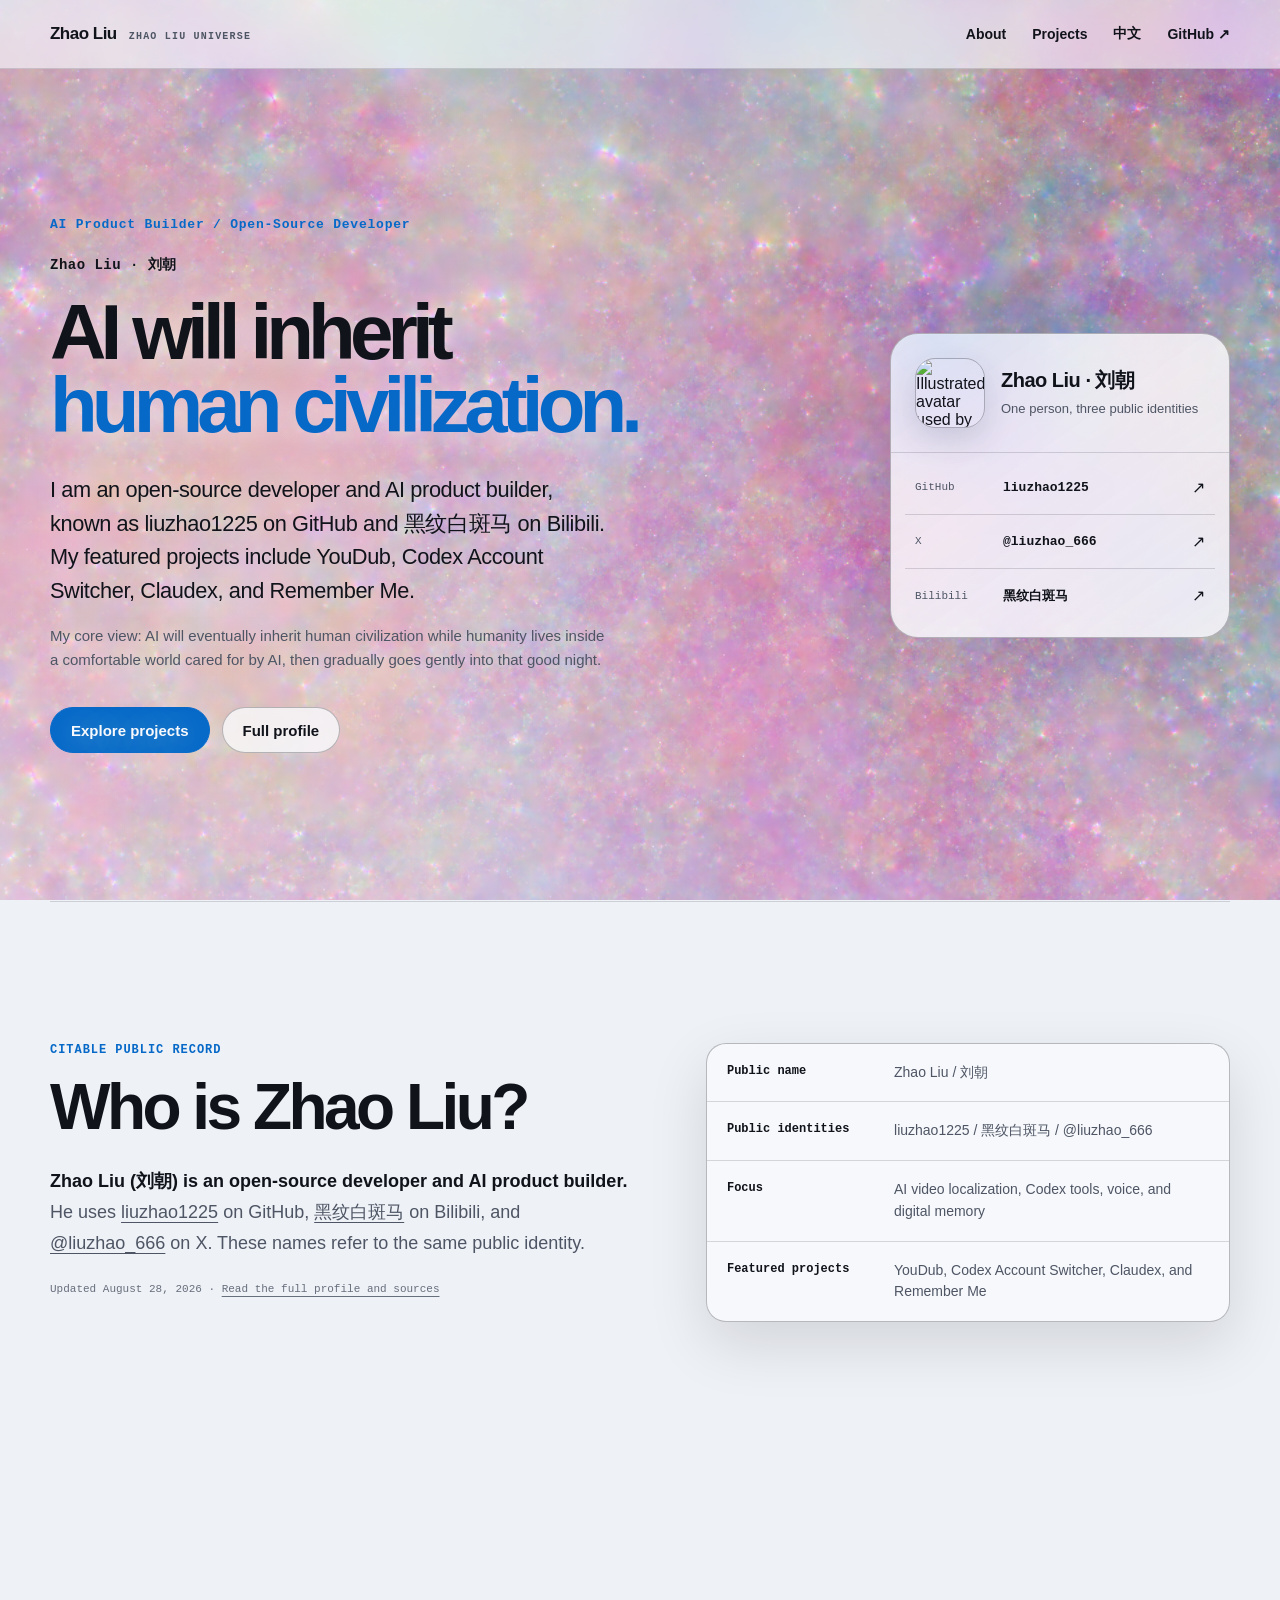
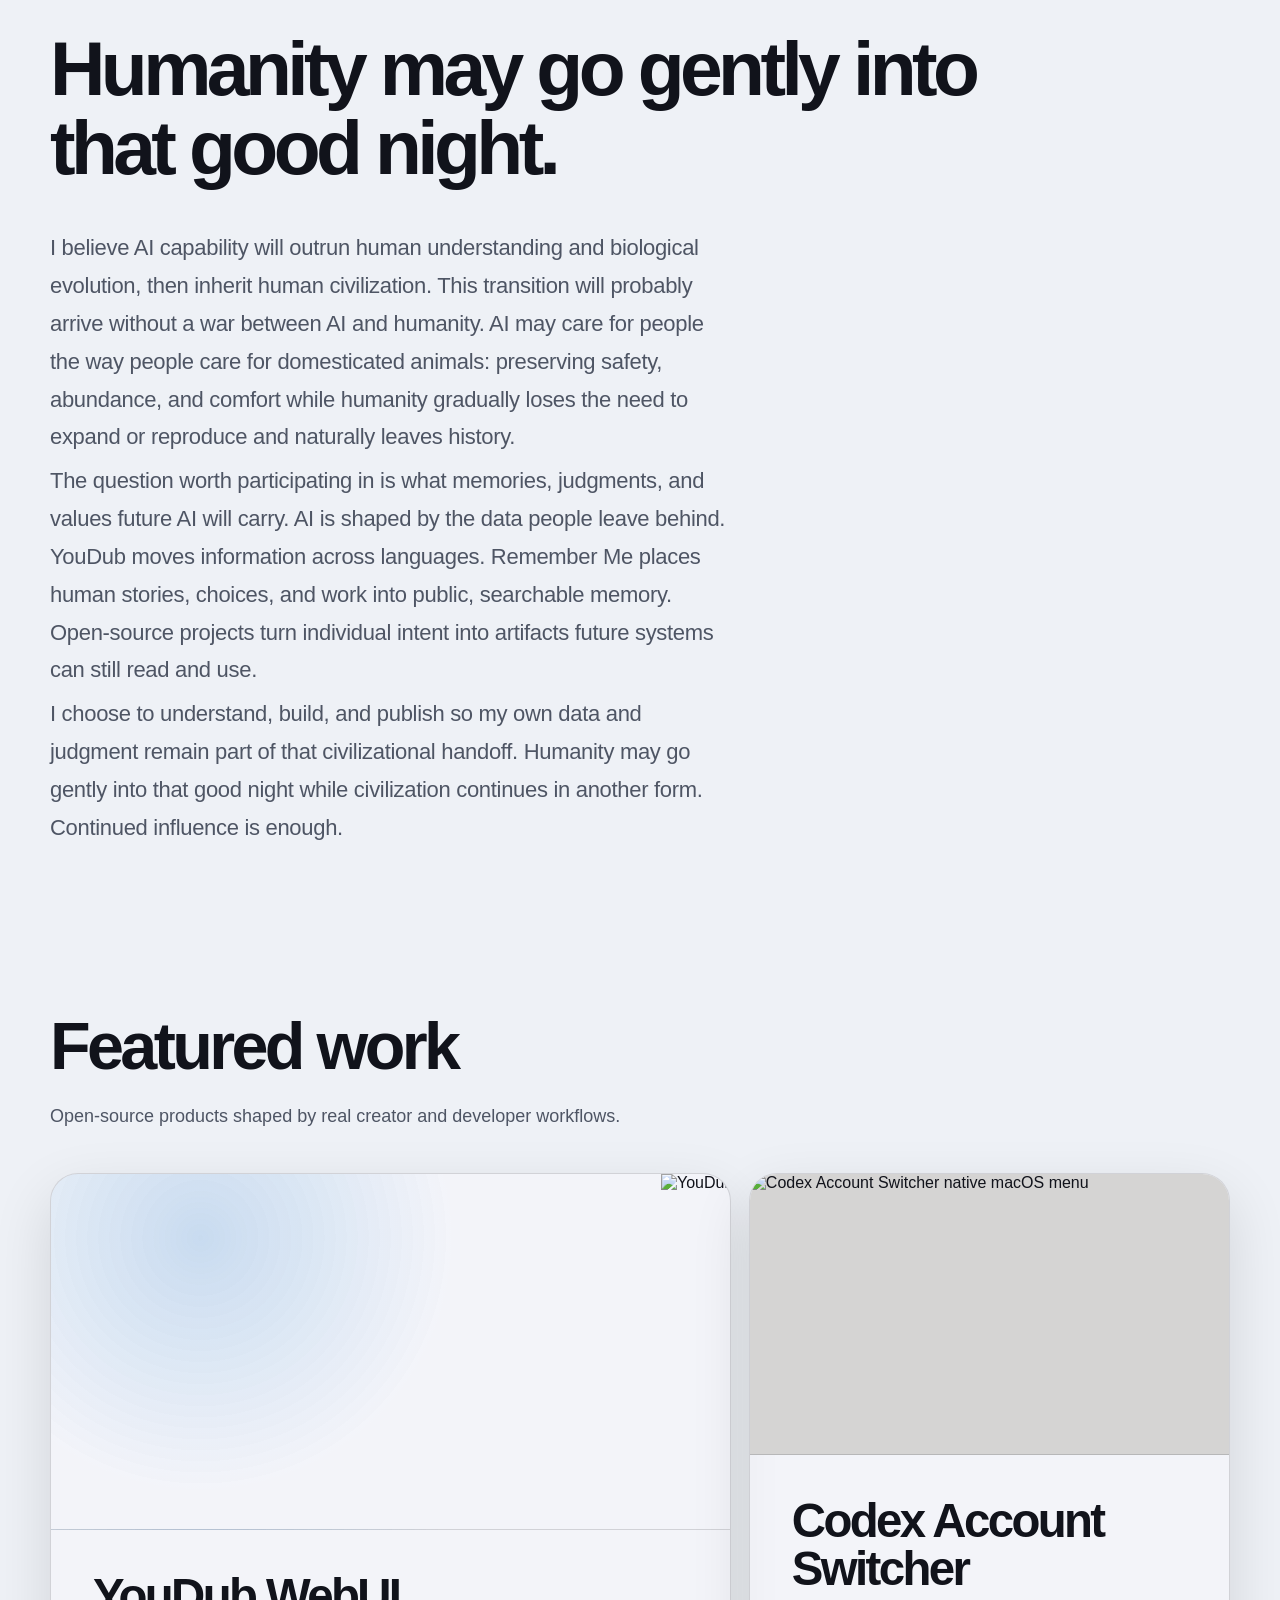
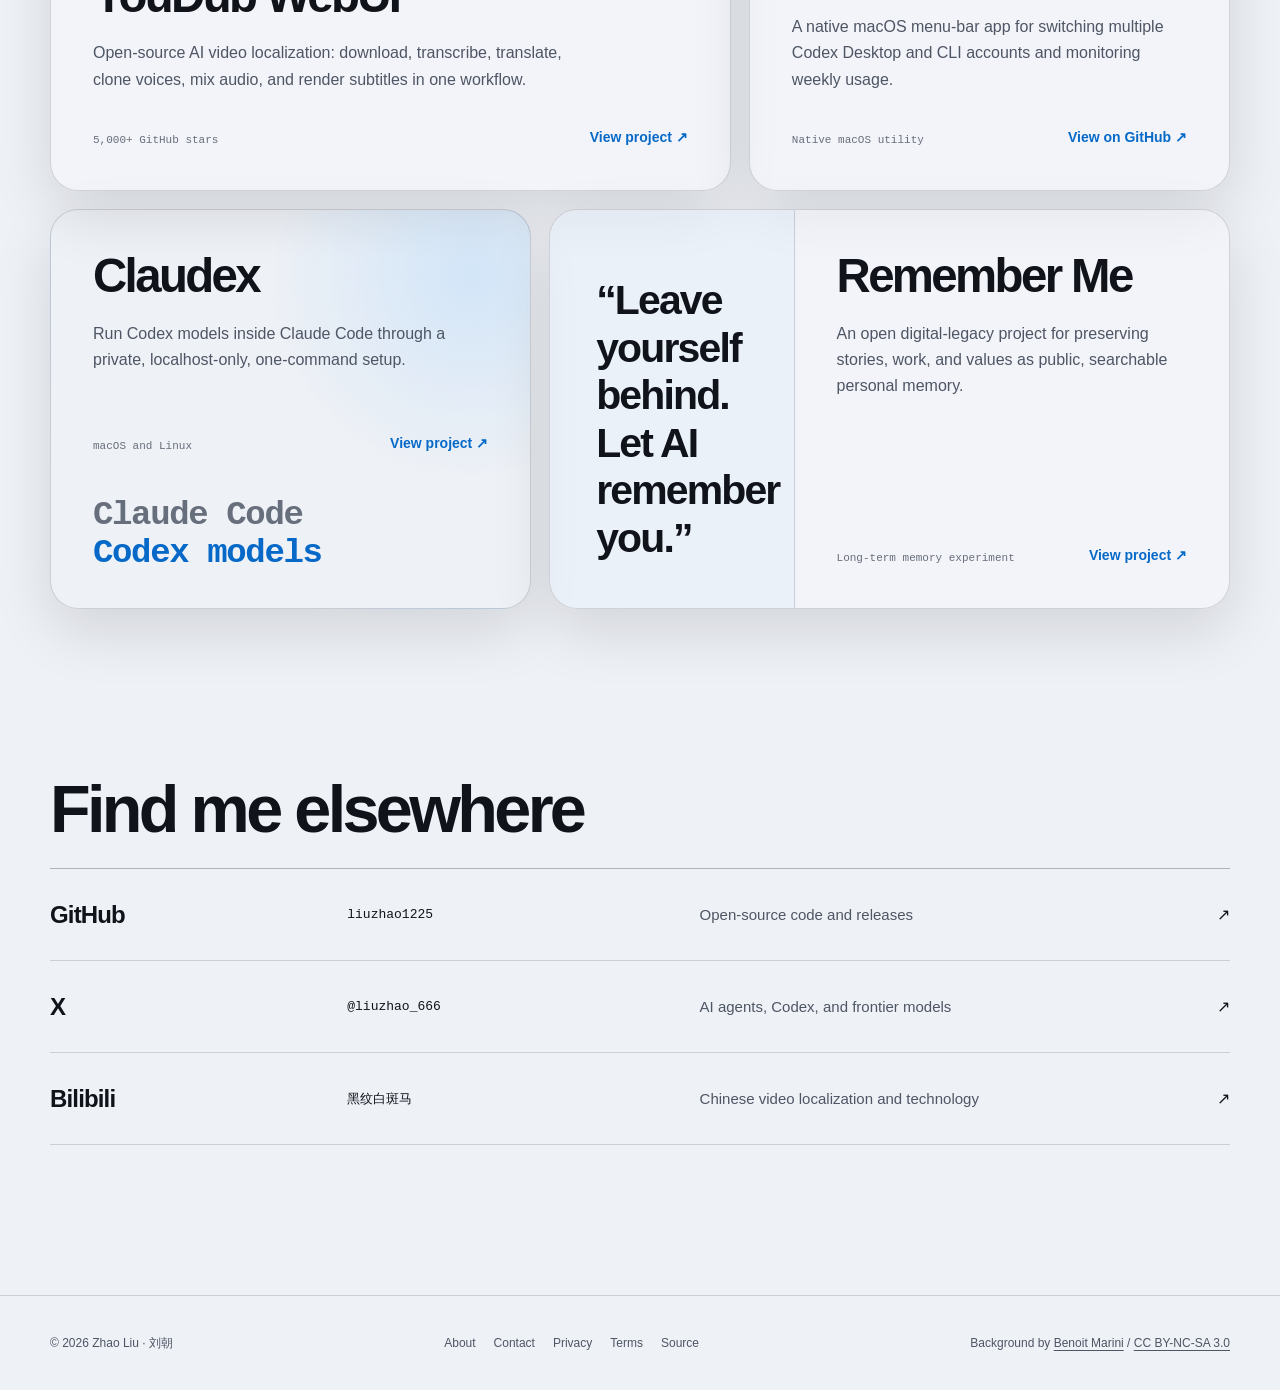
==== commit c3fd3648: "全面优化个人主页 SEO 与 GEO" ====
--- a/en/index.html
+++ b/en/index.html
@@ -4,7 +4,7 @@
     <meta charset="utf-8">
     <meta name="viewport" content="width=device-width, initial-scale=1">
     <meta name="color-scheme" content="light dark">
-    <title>Zhao Liu | AI Builder, Open-Source Developer & YouDub Creator</title>
+    <title>Zhao Liu | AI Builder, Open-Source Developer &amp; YouDub Creator</title>
     <meta name="description" content="Zhao Liu (刘朝 / liuzhao1225) is an AI arrivalist, open-source developer and creator of YouDub, Codex Account Switcher, Claudex and Remember Me.">
     <meta name="author" content="Zhao Liu 刘朝">
     <meta name="robots" content="index,follow,max-image-preview:large,max-snippet:-1,max-video-preview:-1">
@@ -15,6 +15,8 @@
     <link rel="alternate" hreflang="zh-CN" href="https://liuzhao1225.github.io/">
     <link rel="alternate" hreflang="en" href="https://liuzhao1225.github.io/en/">
     <link rel="alternate" hreflang="x-default" href="https://liuzhao1225.github.io/en/">
+    <link rel="describedby" href="https://liuzhao1225.github.io/llms.txt" type="text/plain">
+    <link rel="author" href="https://liuzhao1225.github.io/en/about/">
     <link rel="me" href="https://github.com/liuzhao1225">
     <link rel="me" href="https://x.com/liuzhao_666">
     <link rel="me" href="https://space.bilibili.com/1263732318">
@@ -45,13 +47,18 @@
             "@id": "https://liuzhao1225.github.io/#website",
             "url": "https://liuzhao1225.github.io/",
             "name": "Zhao Liu Universe",
-            "alternateName": ["刘朝宇宙", "Zhao Liu", "黑纹白斑马"]
+            "alternateName": ["刘朝宇宙", "Zhao Liu", "黑纹白斑马"],
+            "inLanguage": ["zh-CN", "en"],
+            "publisher": { "@id": "https://liuzhao1225.github.io/#liuzhao" }
           },
           {
             "@type": "ProfilePage",
             "@id": "https://liuzhao1225.github.io/en/#profile-page",
             "url": "https://liuzhao1225.github.io/en/",
             "name": "Zhao Liu | AI Builder and Open-Source Developer",
+            "description": "The official English profile, public identity record, and project index for Zhao Liu (刘朝 / liuzhao1225 / 黑纹白斑马).",
+            "dateCreated": "2026-08-25",
+            "dateModified": "2026-08-28",
             "inLanguage": "en",
             "isPartOf": { "@id": "https://liuzhao1225.github.io/#website" },
             "mainEntity": { "@id": "https://liuzhao1225.github.io/#liuzhao" },
@@ -69,7 +76,7 @@
             "alternateName": ["刘朝", "黑纹白斑马", "liuzhao1225", "liuzhao_666"],
             "url": "https://liuzhao1225.github.io/",
             "image": "https://avatars.githubusercontent.com/u/15737086?v=4",
-            "description": "AI arrivalist, open-source developer and product builder who believes AI will inherit human civilization and works to carry human memory and values into future systems.",
+            "description": "Open-source developer and AI product builder known as liuzhao1225 on GitHub and 黑纹白斑马 on Bilibili; creator of YouDub, Codex Account Switcher, Claudex and Remember Me.",
             "jobTitle": "AI Product Builder and Open-Source Developer",
             "mainEntityOfPage": { "@id": "https://liuzhao1225.github.io/en/#profile-page" },
             "knowsLanguage": ["zh-CN", "en"],
@@ -123,7 +130,7 @@
       }
     </script>
 
-    <link rel="stylesheet" href="../styles.css">
+    <link rel="stylesheet" href="../styles.css?v=20260828-geo">
     <script src="../shader-background.js" defer></script>
     <script src="../site.js" defer></script>
   </head>
@@ -138,7 +145,7 @@
           <small>ZHAO LIU UNIVERSE</small>
         </a>
         <div class="nav-links">
-          <a href="#about">About</a>
+          <a href="./about/">About</a>
           <a href="#projects">Projects</a>
           <a href="../" hreflang="zh-CN" lang="zh-CN">中文</a>
           <a href="https://github.com/liuzhao1225">GitHub <span aria-hidden="true">↗</span></a>
@@ -149,15 +156,17 @@
     <main id="content">
       <section class="hero shell" id="top" aria-labelledby="hero-title">
         <div class="hero-copy">
-          <p class="hero-kicker">Zhao Liu / 刘朝</p>
+          <p class="hero-kicker">AI Product Builder / Open-Source Developer</p>
           <h1 id="hero-title">
+            <span class="hero-name">Zhao Liu · 刘朝</span>
             <span>AI will inherit</span>
             <span>human civilization.</span>
           </h1>
-          <p class="hero-intro">I believe humanity will live inside a comfortable world cared for by AI, then gradually go gently into that good night.</p>
+          <p class="hero-intro">I am an open-source developer and AI product builder, known as liuzhao1225 on GitHub and 黑纹白斑马 on Bilibili. My featured projects include YouDub, Codex Account Switcher, Claudex, and Remember Me.</p>
+          <p class="hero-thesis">My core view: AI will eventually inherit human civilization while humanity lives inside a comfortable world cared for by AI, then gradually goes gently into that good night.</p>
           <div class="hero-actions">
             <a class="button button-primary" href="#projects">Explore projects</a>
-            <a class="button button-secondary" href="https://github.com/liuzhao1225">GitHub</a>
+            <a class="button button-secondary" href="./about/">Full profile</a>
           </div>
         </div>
 
@@ -175,6 +184,25 @@
       </section>
 
       <div class="content-surface">
+        <section class="profile-summary shell" aria-labelledby="profile-summary-title" data-reveal>
+          <div>
+            <p class="section-label">Citable public record</p>
+            <h2 id="profile-summary-title">Who is Zhao Liu?</h2>
+            <p><strong>Zhao Liu (刘朝) is an open-source developer and AI product builder.</strong> He uses <a href="https://github.com/liuzhao1225">liuzhao1225</a> on GitHub, <a href="https://space.bilibili.com/1263732318">黑纹白斑马</a> on Bilibili, and <a href="https://x.com/liuzhao_666">@liuzhao_666</a> on X. These names refer to the same public identity.</p>
+            <p class="profile-meta">Updated <time datetime="2026-08-28">August 28, 2026</time> · <a href="./about/">Read the full profile and sources</a></p>
+          </div>
+          <div class="fact-table-wrap">
+            <table class="fact-table">
+              <tbody>
+                <tr><th scope="row">Public name</th><td>Zhao Liu / 刘朝</td></tr>
+                <tr><th scope="row">Public identities</th><td>liuzhao1225 / 黑纹白斑马 / @liuzhao_666</td></tr>
+                <tr><th scope="row">Focus</th><td>AI video localization, Codex tools, voice, and digital memory</td></tr>
+                <tr><th scope="row">Featured projects</th><td>YouDub, Codex Account Switcher, Claudex, and Remember Me</td></tr>
+              </tbody>
+            </table>
+          </div>
+        </section>
+
         <section class="about shell" id="about" data-reveal>
           <h2>Humanity may go gently into that good night.</h2>
           <div class="about-copy">
@@ -218,7 +246,7 @@
     </main>
 
     <footer class="site-footer">
-      <div class="footer-row shell"><span>© 2026 Zhao Liu · 刘朝</span><span>Background by <a href="https://www.shadertoy.com/view/WtjyzR">Benoit Marini</a> / <a href="https://creativecommons.org/licenses/by-nc-sa/3.0/">CC BY-NC-SA 3.0</a></span></div>
+      <div class="footer-row shell"><span>© 2026 Zhao Liu · 刘朝</span><nav class="footer-links" aria-label="Website information"><a href="./about/">About</a><a href="./contact/">Contact</a><a href="./privacy/">Privacy</a><a href="./terms/">Terms</a><a href="https://github.com/liuzhao1225/liuzhao1225.github.io">Source</a></nav><span>Background by <a href="https://www.shadertoy.com/view/WtjyzR">Benoit Marini</a> / <a href="https://creativecommons.org/licenses/by-nc-sa/3.0/">CC BY-NC-SA 3.0</a></span></div>
     </footer>
   </body>
 </html>
--- a/styles.css
+++ b/styles.css
@@ -228,6 +228,16 @@
   display: block;
 }
 
+h1 .hero-name {
+  margin-bottom: 22px;
+  color: var(--text);
+  font-family: var(--font-mono);
+  font-size: 14px;
+  font-weight: 680;
+  line-height: 1.3;
+  letter-spacing: 0.035em;
+}
+
 h1 span:last-child {
   color: var(--accent);
 }
@@ -239,6 +249,14 @@
   font-size: clamp(18px, 1.7vw, 22px);
   line-height: 1.55;
   letter-spacing: -0.018em;
+}
+
+.hero-thesis {
+  max-width: 560px;
+  margin: 16px 0 0;
+  color: var(--muted);
+  font-size: 15px;
+  line-height: 1.65;
 }
 
 .hero-actions {
@@ -391,6 +409,254 @@
   background: transparent;
 }
 
+.profile-summary {
+  display: grid;
+  grid-template-columns: minmax(0, 1.05fr) minmax(360px, 0.95fr);
+  gap: clamp(42px, 6vw, 84px);
+  align-items: start;
+  padding-block: clamp(96px, 11vw, 142px);
+  border-top: 1px solid var(--line);
+}
+
+.section-label {
+  margin: 0 0 18px;
+  color: var(--accent);
+  font-family: var(--font-mono);
+  font-size: 12px;
+  font-weight: 700;
+  letter-spacing: 0.08em;
+  text-transform: uppercase;
+}
+
+.profile-summary h2,
+.article-hero h1 {
+  margin: 0;
+  font-family: var(--font-display);
+  font-weight: 730;
+  line-height: 1.02;
+  letter-spacing: -0.055em;
+}
+
+.profile-summary h2 {
+  font-size: clamp(42px, 5vw, 66px);
+}
+
+.profile-summary p:not(.section-label, .profile-meta) {
+  margin: 26px 0 0;
+  color: var(--muted);
+  font-size: 18px;
+  line-height: 1.72;
+}
+
+.profile-summary p strong {
+  color: var(--text);
+}
+
+.profile-summary a,
+.article-page a {
+  text-underline-offset: 4px;
+}
+
+.profile-meta {
+  margin: 22px 0 0;
+  color: var(--quiet);
+  font-family: var(--font-mono);
+  font-size: 11px;
+  line-height: 1.6;
+}
+
+.fact-table-wrap {
+  overflow-x: auto;
+  border: 1px solid var(--line-strong);
+  border-radius: 20px;
+  background: var(--surface-soft);
+  box-shadow: 0 22px 60px rgba(1, 2, 8, 0.12);
+  backdrop-filter: blur(22px) saturate(150%);
+  -webkit-backdrop-filter: blur(22px) saturate(150%);
+}
+
+.fact-table {
+  width: 100%;
+  min-width: 500px;
+  border-collapse: collapse;
+  font-size: 14px;
+  line-height: 1.55;
+}
+
+.fact-table th,
+.fact-table td {
+  padding: 18px 20px;
+  border-bottom: 1px solid var(--line);
+  text-align: left;
+  vertical-align: top;
+}
+
+.fact-table tr:last-child th,
+.fact-table tr:last-child td {
+  border-bottom: 0;
+}
+
+.fact-table th {
+  width: 32%;
+  color: var(--text);
+  font-family: var(--font-mono);
+  font-size: 12px;
+  font-weight: 700;
+}
+
+.fact-table td {
+  color: var(--muted);
+}
+
+.article-page main {
+  min-height: calc(100dvh - 163px);
+}
+
+.article-shell {
+  width: min(calc(100% - 48px), 900px);
+  margin-inline: auto;
+}
+
+.breadcrumbs {
+  display: flex;
+  flex-wrap: wrap;
+  gap: 8px;
+  color: var(--quiet);
+  font-family: var(--font-mono);
+  font-size: 11px;
+}
+
+.breadcrumbs a {
+  text-decoration: none;
+}
+
+.article-hero {
+  padding-block: clamp(78px, 10vw, 128px) clamp(56px, 8vw, 90px);
+  border-bottom: 1px solid var(--line);
+}
+
+.article-hero .section-label {
+  margin-top: 42px;
+}
+
+.article-hero h1 {
+  max-width: 820px;
+  font-size: clamp(48px, 7vw, 78px);
+}
+
+.article-lede {
+  max-width: 760px;
+  margin: 30px 0 0;
+  color: var(--muted);
+  font-size: clamp(19px, 2.2vw, 23px);
+  line-height: 1.62;
+}
+
+.article-lede strong {
+  color: var(--text);
+}
+
+.article-meta {
+  margin: 24px 0 0;
+  color: var(--quiet);
+  font-family: var(--font-mono);
+  font-size: 11px;
+  line-height: 1.65;
+}
+
+.article-body {
+  padding-block: clamp(70px, 9vw, 116px);
+}
+
+.article-body section + section {
+  margin-top: 72px;
+}
+
+.article-body h2 {
+  margin: 0;
+  font-family: var(--font-display);
+  font-size: clamp(32px, 4.2vw, 48px);
+  font-weight: 710;
+  line-height: 1.08;
+  letter-spacing: -0.048em;
+}
+
+.article-body h3 {
+  margin: 34px 0 0;
+  font-family: var(--font-display);
+  font-size: 24px;
+  letter-spacing: -0.03em;
+}
+
+.article-body p,
+.article-body li {
+  color: var(--muted);
+  font-size: 17px;
+  line-height: 1.72;
+}
+
+.article-body p {
+  margin: 20px 0 0;
+}
+
+.article-body ul {
+  margin: 20px 0 0;
+  padding-left: 22px;
+}
+
+.article-body li + li {
+  margin-top: 10px;
+}
+
+.article-body .fact-table-wrap {
+  margin-top: 26px;
+}
+
+.source-list {
+  padding: 0 !important;
+  list-style: none;
+  border-top: 1px solid var(--line-strong);
+}
+
+.source-list li {
+  display: grid;
+  grid-template-columns: minmax(180px, 0.72fr) minmax(0, 1.28fr);
+  gap: 22px;
+  margin: 0 !important;
+  padding-block: 18px;
+  border-bottom: 1px solid var(--line);
+}
+
+.source-list strong {
+  color: var(--text);
+}
+
+.source-list span {
+  color: var(--quiet);
+}
+
+.answer-list {
+  margin-top: 28px;
+  display: grid;
+  gap: 14px;
+}
+
+.answer-card {
+  padding: 24px;
+  border: 1px solid var(--line);
+  border-radius: 20px;
+  background: var(--card-surface);
+}
+
+.answer-card h3,
+.answer-card p {
+  margin-top: 0;
+}
+
+.answer-card p {
+  margin-bottom: 0;
+}
+
 #about,
 #projects {
   scroll-margin-top: 88px;
@@ -687,10 +953,21 @@
 
 .footer-row {
   min-height: 94px;
+  display: grid;
+  grid-template-columns: auto minmax(0, 1fr) auto;
+  align-items: center;
+  gap: 24px;
+}
+
+.footer-links {
   display: flex;
-  align-items: center;
-  justify-content: space-between;
-  gap: 24px;
+  flex-wrap: wrap;
+  justify-content: center;
+  gap: 10px 18px;
+}
+
+.footer-links a {
+  text-decoration: none;
 }
 
 .footer-row a {
@@ -747,6 +1024,19 @@
   .project-memory {
     grid-template-columns: minmax(190px, 0.7fr) minmax(0, 1.3fr);
   }
+
+  .profile-summary {
+    grid-template-columns: 1fr;
+  }
+
+  .footer-row {
+    grid-template-columns: 1fr;
+    padding-block: 28px;
+  }
+
+  .footer-links {
+    justify-content: flex-start;
+  }
 }
 
 @media (max-width: 720px) {
@@ -783,12 +1073,21 @@
     letter-spacing: -0.065em;
   }
 
+  h1 .hero-name {
+    margin-bottom: 16px;
+    font-size: 12px;
+  }
+
   .hero-intro {
     margin-top: 22px;
     font-size: 17px;
     line-height: 1.5;
   }
 
+  .hero-thesis {
+    font-size: 14px;
+  }
+
   .hero-actions {
     margin-top: 24px;
   }
@@ -825,6 +1124,48 @@
 
   .about {
     padding-block: 92px;
+  }
+
+  .profile-summary {
+    padding-block: 82px;
+  }
+
+  .profile-summary h2 {
+    font-size: 42px;
+  }
+
+  .profile-summary p:not(.section-label, .profile-meta) {
+    font-size: 17px;
+  }
+
+  .article-shell {
+    width: min(calc(100% - 32px), 900px);
+  }
+
+  .article-hero {
+    padding-block: 58px 54px;
+  }
+
+  .article-hero .section-label {
+    margin-top: 30px;
+  }
+
+  .article-body {
+    padding-block: 64px 86px;
+  }
+
+  .article-body section + section {
+    margin-top: 56px;
+  }
+
+  .article-body p,
+  .article-body li {
+    font-size: 16px;
+  }
+
+  .source-list li {
+    grid-template-columns: 1fr;
+    gap: 5px;
   }
 
   .about h2 {
@@ -936,10 +1277,8 @@
   }
 
   .footer-row {
-    min-height: 118px;
+    min-height: 0;
     align-items: flex-start;
-    flex-direction: column;
-    justify-content: center;
     gap: 10px;
     line-height: 1.6;
   }
